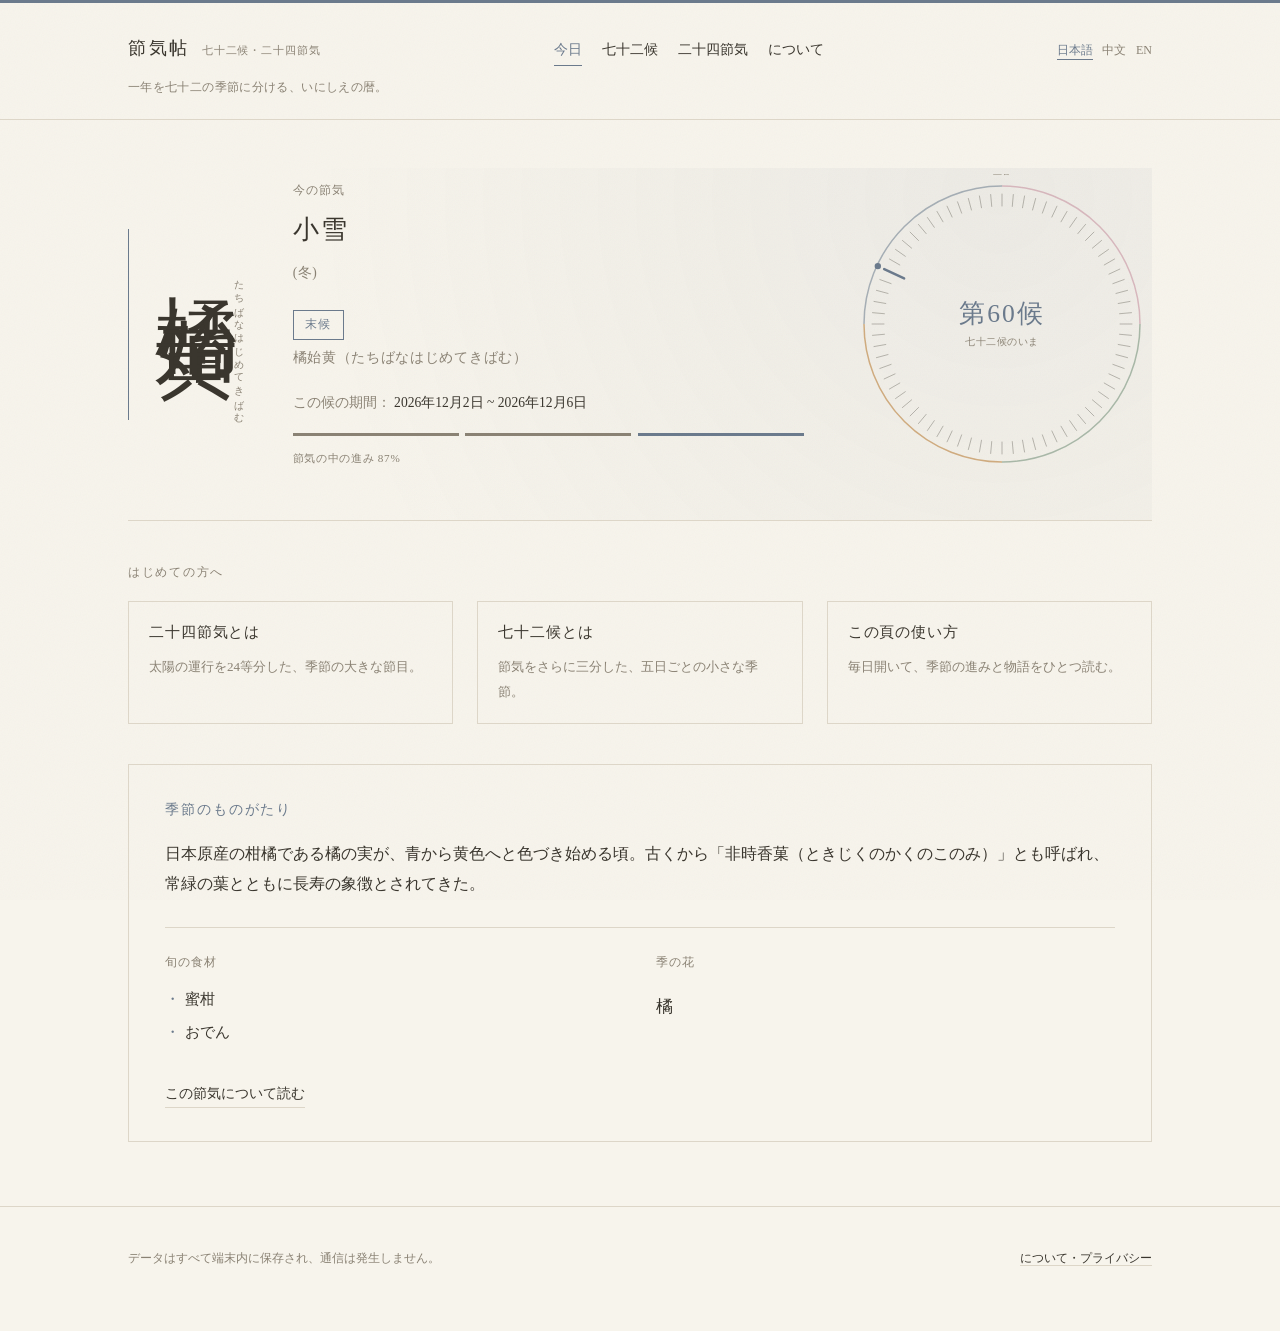
==== index.html @ 9346a243 "OG分享卡图+og:image meta;sw v4 Co-Authored-By: Claude Fable 5 <noreply@anthropic.com>" ====
<!DOCTYPE html>
<html lang="ja">
<head>
<meta charset="UTF-8">
<meta name="viewport" content="width=device-width, initial-scale=1">
<title>節気帖 -- 今日の候</title>
<meta name="description" content="一年を七十二の季節に分ける、いにしえの暦。今日はどの候か、日本語・中文・Englishの三語で読む、通信不要の歳時記。">
<meta property="og:title" content="節気帖 -- 七十二候・二十四節気">
<meta property="og:description" content="一年を七十二の季節に分ける、いにしえの暦。今日はどの候かを三語で読む歳時記。">
<meta property="og:type" content="website">
<meta property="og:url" content="https://ken917-star.github.io/sekkicho/">
<meta property="og:image" content="https://ken917-star.github.io/sekkicho/assets/og.png">
<meta name="twitter:card" content="summary_large_image">
<link rel="icon" type="image/svg+xml" href="data:image/svg+xml,%3Csvg xmlns='http://www.w3.org/2000/svg' viewBox='0 0 512 512'%3E%3Crect width='512' height='512' fill='%23F7F4EC'/%3E%3Ccircle cx='256' cy='256' r='168' fill='none' stroke='%233A362E' stroke-width='28' stroke-linecap='round' stroke-dasharray='980 75'/%3E%3C/svg%3E">
<link rel="apple-touch-icon" href="./assets/icons/icon.svg">
<link rel="manifest" href="./manifest.json">
<meta name="theme-color" content="#F7F4EC">
<link rel="canonical" href="https://ken917-star.github.io/sekkicho/index.html">
<link rel="stylesheet" href="./assets/css/style.css">
</head>
<body>
<div class="season-band" aria-hidden="true"></div>
<header class="site-header">
  <div class="wrap">
    <p class="site-title"><a href="./index.html" data-i18n="site_title">節気帖</a><span class="site-subtitle" data-i18n="site_subtitle">七十二候・二十四節気</span></p>
    <nav class="site-nav" aria-label="Main">
      <a href="./index.html" aria-current="page" data-i18n="nav_today">今日</a>
      <a href="./koyomi.html" data-i18n="nav_koyomi">七十二候</a>
      <a href="./sekki.html" data-i18n="nav_sekki">二十四節気</a>
      <a href="./about.html" data-i18n="nav_about">について</a>
    </nav>
    <div class="lang-switch" aria-label="Language">
      <button type="button" data-lang-switch="ja">日本語</button>
      <button type="button" data-lang-switch="zh">中文</button>
      <button type="button" data-lang-switch="en">EN</button>
    </div>
  </div>
  <div class="wrap site-tagline-row">
    <p class="site-tagline" data-i18n="site_tagline">一年を七十二の季節に分ける、いにしえの暦。</p>
  </div>
</header>

<main>
  <div class="wrap">

    <section class="today-sheet">
      <div class="kou-hero" id="kouHero" aria-hidden="false"></div>
      <div class="today-meta">
        <p class="eyebrow" data-i18n="today_current_sekki">今の節気</p>
        <p class="sekki-name">
          <span id="sekkiName"></span>
          <span class="sekki-sub" id="sekkiSeason"></span>
        </p>

        <span class="kou-order-badge" id="kouOrderBadge"></span>
        <p class="kou-reading" id="kouReading"></p>

        <p class="today-dates">
          <span data-i18n="today_period">この候の期間</span>：
          <strong id="kouDates"></strong>
        </p>

        <div class="progress-line" id="progressLine">
          <span class="progress-seg" data-seg="1"></span>
          <span class="progress-seg" data-seg="2"></span>
          <span class="progress-seg" data-seg="3"></span>
        </div>
        <p class="progress-label" id="progressLabel"></p>
      </div>
      <div class="kou-wheel" id="kouWheel"></div>
    </section>

    <section class="intro-strip">
      <h2 data-i18n="intro_title">はじめての方へ</h2>
      <div class="intro-cols">
        <a class="intro-col" href="./sekki.html">
          <h3 data-i18n="intro_sekki_title">二十四節気とは</h3>
          <p data-i18n="intro_sekki_body">太陽の運行を24等分した、季節の大きな節目。</p>
        </a>
        <a class="intro-col" href="./koyomi.html">
          <h3 data-i18n="intro_kou_title">七十二候とは</h3>
          <p data-i18n="intro_kou_body">節気をさらに三分した、五日ごとの小さな季節。</p>
        </a>
        <a class="intro-col" href="./about.html">
          <h3 data-i18n="intro_usage_title">この頁の使い方</h3>
          <p data-i18n="intro_usage_body">毎日開いて、季節の進みと物語をひとつ読む。</p>
        </a>
      </div>
    </section>

    <section class="story-card">
      <h2 data-i18n="today_story_title">季節のものがたり</h2>
      <p class="desc" id="kouDesc"></p>
      <div class="story-grid">
        <div class="story-block">
          <h3 data-i18n="today_food_title">旬の食材</h3>
          <ul class="food-list" id="foodList"></ul>
        </div>
        <div class="story-block">
          <h3 data-i18n="today_flower_title">季の花</h3>
          <p class="flower-name" id="flowerName"></p>
        </div>
      </div>
      <a class="today-sekki-link" id="sekkiReadingLink" href="./sekki.html" data-i18n="today_sekki_reading_link">この節気について読む</a>
    </section>

  </div>
</main>

<footer class="site-footer">
  <div class="wrap">
    <p data-i18n="footer_note">データはすべて端末内に保存され、通信は発生しません。</p>
    <p><a href="./about.html" data-i18n="footer_link_about">について・プライバシー</a></p>
  </div>
</footer>

<script src="./assets/js/data.js"></script>
<script src="./assets/js/koyomi.js"></script>
<script src="./assets/js/i18n.js"></script>
<script src="./assets/js/common.js"></script>
<script src="./assets/js/wheel.js"></script>
<script src="./assets/js/page-index.js"></script>
</body>
</html>
---- assets/css/style.css ----
/* 節気帖 -- 素箋 (shirafu) visual system.
   Light washi-paper palette, single seasonal accent, serif type, generous
   whitespace, no rounded corners, no icon fonts, no external assets. */

:root {
  --bg: #F7F4EC;
  --ink: #3A362E;
  --ink-soft: #8A8274;
  --line: #DDD6C8;
  --accent: #8A8274;
  --accent-rgb: 138,130,116;
  --serif: "Noto Serif JP", "Noto Serif SC", serif;
}

* {
  box-sizing: border-box;
}

html, body {
  margin: 0;
  padding: 0;
}

body {
  background: var(--bg);
  color: var(--ink);
  font-family: var(--serif);
  line-height: 1.9;
  -webkit-font-smoothing: antialiased;
  position: relative;
}

/* Washi (和紙) paper grain: a faint SVG feTurbulence noise layer applied to
   every page, kept under 0.04 opacity so it reads as paper texture rather
   than visible static. Fixed + negative z-index so it never intercepts
   clicks and never needs z-index bookkeeping on the rest of the page. */
body::before {
  content: "";
  position: fixed;
  inset: 0;
  z-index: -1;
  pointer-events: none;
  opacity: 0.04;
  background-repeat: repeat;
  background-image: url("data:image/svg+xml,%3Csvg xmlns='http://www.w3.org/2000/svg' width='120' height='120'%3E%3Cfilter id='n'%3E%3CfeTurbulence type='fractalNoise' baseFrequency='0.85' numOctaves='2' stitchTiles='stitch'/%3E%3C/filter%3E%3Crect width='120' height='120' filter='url(%23n)'/%3E%3C/svg%3E");
}

/* Top season band: a thin full-width strip in the current season's color,
   present on every page as a constant, quiet marker of "what season it
   is right now" even before any other content loads. */
.season-band {
  height: 3px;
  width: 100%;
  background: var(--accent);
}

a {
  color: var(--ink);
  text-decoration: none;
  border-bottom: 1px solid var(--line);
}

a:hover {
  border-bottom-color: var(--accent);
  color: var(--accent);
}

img, svg {
  max-width: 100%;
}

.wrap {
  max-width: 1080px;
  margin: 0 auto;
  padding: 0 1.75rem;
}

/* ---------- header / nav ---------- */

.site-header {
  border-bottom: 1px solid var(--line);
  padding: 1.75rem 0 1.25rem;
}

.site-header .wrap {
  display: flex;
  flex-wrap: wrap;
  align-items: baseline;
  justify-content: space-between;
  gap: 0.75rem 1.5rem;
}

.site-title {
  font-size: 1.15rem;
  letter-spacing: 0.14em;
  margin: 0;
  font-weight: 500;
}

.site-title a {
  border-bottom: none;
}

.site-subtitle {
  color: var(--ink-soft);
  font-size: 0.7rem;
  letter-spacing: 0.08em;
  margin-left: 0.75rem;
}

.site-tagline-row {
  padding-top: 0.6rem;
}

.site-tagline {
  color: var(--ink-soft);
  font-size: 0.78rem;
  letter-spacing: 0.03em;
  margin: 0;
}

nav.site-nav {
  display: flex;
  flex-wrap: wrap;
  gap: 1.25rem;
  font-size: 0.85rem;
}

nav.site-nav a {
  border-bottom: none;
  padding-bottom: 2px;
}

nav.site-nav a[aria-current="page"] {
  border-bottom: 1px solid var(--accent);
  color: var(--accent);
}

.lang-switch {
  display: flex;
  gap: 0.6rem;
  font-size: 0.75rem;
  color: var(--ink-soft);
}

.lang-switch button {
  font-family: var(--serif);
  background: none;
  border: none;
  padding: 0;
  margin: 0;
  color: var(--ink-soft);
  cursor: pointer;
  border-bottom: 1px solid transparent;
  font-size: 0.75rem;
}

.lang-switch button:hover {
  color: var(--ink);
}

.lang-switch button[aria-current="true"] {
  color: var(--accent);
  border-bottom-color: var(--accent);
}

/* ---------- main / footer ---------- */

main {
  padding: 3rem 0 4rem;
}

.site-footer {
  border-top: 1px solid var(--line);
  padding: 1.75rem 0 3rem;
  color: var(--ink-soft);
  font-size: 0.78rem;
}

.site-footer .wrap {
  display: flex;
  flex-wrap: wrap;
  justify-content: space-between;
  gap: 0.75rem 1.5rem;
}

/* ---------- today page: the ceremonial sheet ---------- */

.today-sheet {
  position: relative;
  display: flex;
  flex-wrap: wrap;
  gap: 3rem;
  align-items: center;
  justify-content: center;
  padding-bottom: 2.5rem;
  border-bottom: 1px solid var(--line);
  margin-bottom: 2.5rem;
  overflow: hidden;
}

/* Faint seasonal-color wash behind the hero -- large-radius, very low
   opacity radial gradient using the season's own RGB triplet so it never
   needs a per-season CSS rule of its own. */
.today-sheet::before {
  content: "";
  position: absolute;
  inset: -20%;
  background: radial-gradient(circle at 75% 20%, rgba(var(--accent-rgb), 0.07), transparent 60%);
  pointer-events: none;
  z-index: 0;
}

.kou-hero {
  position: relative;
  z-index: 1;
  writing-mode: vertical-rl;
  text-orientation: upright;
  font-size: clamp(2.6rem, 9vw, 5.2rem);
  letter-spacing: 0.14em;
  line-height: 1.15;
  color: var(--ink);
  border-left: 1px solid var(--accent);
  padding-left: 1.25rem;
  min-height: 8rem;
  font-weight: 500;
  display: flex;
  flex-direction: row;
  align-items: flex-start;
  gap: 0.6rem;
}

.kou-hero-furigana {
  font-size: 0.6rem;
  letter-spacing: 0.24em;
  color: var(--ink-soft);
  font-weight: 400;
}

.today-meta {
  position: relative;
  z-index: 1;
  writing-mode: horizontal-tb;
  min-width: 220px;
  flex: 1 1 260px;
}

.kou-wheel {
  position: relative;
  z-index: 1;
  width: 300px;
  height: 300px;
  flex: 0 0 auto;
  display: flex;
  align-items: center;
  justify-content: center;
  margin: 0 auto;
}

.kou-wheel-svg a {
  border-bottom: none;
}

.kou-wheel-svg text.kou-wheel-start-label {
  font-family: var(--serif);
  font-size: 9px;
  fill: var(--ink-soft);
  letter-spacing: 0.05em;
}

.kou-wheel-center {
  position: absolute;
  top: 50%;
  left: 50%;
  transform: translate(-50%, -50%);
  text-align: center;
  width: 62%;
  pointer-events: none;
}

.kou-wheel-order {
  margin: 0;
  font-size: clamp(1.1rem, 4vw, 1.6rem);
  letter-spacing: 0.08em;
  color: var(--accent);
  font-weight: 500;
  line-height: 1.2;
}

.kou-wheel-label {
  margin: 0.35rem 0 0;
  font-size: 0.62rem;
  letter-spacing: 0.06em;
  color: var(--ink-soft);
  line-height: 1.4;
}

.today-meta .eyebrow {
  color: var(--ink-soft);
  font-size: 0.72rem;
  letter-spacing: 0.1em;
  margin-bottom: 0.3rem;
}

.today-meta .sekki-name {
  font-size: 1.6rem;
  letter-spacing: 0.08em;
  margin: 0 0 1.4rem;
}

.today-meta .sekki-name .sekki-sub {
  display: block;
  color: var(--ink-soft);
  font-size: 0.85rem;
  margin-top: 0.3rem;
  letter-spacing: 0.04em;
}

.kou-order-badge {
  display: inline-block;
  font-size: 0.78rem;
  letter-spacing: 0.12em;
  color: var(--accent);
  border: 1px solid var(--accent);
  padding: 0.15rem 0.7rem;
  margin-bottom: 0.9rem;
}

.kou-reading {
  color: var(--ink-soft);
  font-size: 0.85rem;
  letter-spacing: 0.05em;
  margin: -0.6rem 0 1.2rem;
}

.today-dates {
  font-size: 0.85rem;
  color: var(--ink-soft);
  margin-bottom: 0.4rem;
}

.today-dates strong {
  color: var(--ink);
  font-weight: 500;
}

.progress-line {
  display: flex;
  gap: 0.4rem;
  margin: 1.1rem 0 0.3rem;
}

.progress-seg {
  flex: 1 1 0;
  height: 3px;
  background: var(--line);
  border-top: none;
}

.progress-seg.is-done {
  background: var(--ink-soft);
}

.progress-seg.is-current {
  background: var(--accent);
}

.progress-seg.is-upcoming {
  background: transparent;
  height: 0;
  border-top: 1px dashed var(--line);
}

.progress-label {
  font-size: 0.7rem;
  color: var(--ink-soft);
  letter-spacing: 0.06em;
}

/* ---------- "はじめての方へ" intro strip ---------- */

.intro-strip {
  margin-bottom: 2.5rem;
}

.intro-strip h2 {
  font-size: 0.78rem;
  letter-spacing: 0.14em;
  color: var(--ink-soft);
  margin: 0 0 1rem;
  font-weight: 500;
}

.intro-cols {
  display: flex;
  flex-wrap: wrap;
  gap: 1.5rem;
}

.intro-col {
  flex: 1 1 220px;
  display: block;
  border: 1px solid var(--line);
  border-bottom: 1px solid var(--line);
  padding: 1.1rem 1.25rem;
}

.intro-col:hover {
  border-color: var(--accent);
}

.intro-col h3 {
  margin: 0 0 0.5rem;
  font-size: 0.92rem;
  letter-spacing: 0.06em;
  color: var(--ink);
  font-weight: 500;
}

.intro-col p {
  margin: 0;
  font-size: 0.82rem;
  color: var(--ink-soft);
}

/* ---------- season story card ---------- */

.story-card {
  border: 1px solid var(--line);
  padding: 2rem 2.25rem;
}

.story-card h2 {
  font-size: 0.85rem;
  letter-spacing: 0.14em;
  color: var(--accent);
  margin: 0 0 1rem;
  font-weight: 500;
}

.story-card p.desc {
  margin: 0 0 1.75rem;
  font-size: 1rem;
}

.story-grid {
  display: flex;
  flex-wrap: wrap;
  gap: 2rem;
  border-top: 1px solid var(--line);
  padding-top: 1.5rem;
}

.story-grid .story-block {
  flex: 1 1 220px;
}

.story-grid h3 {
  font-size: 0.72rem;
  letter-spacing: 0.1em;
  color: var(--ink-soft);
  margin: 0 0 0.6rem;
  font-weight: 500;
}

.food-list {
  list-style: none;
  margin: 0;
  padding: 0;
  font-size: 0.92rem;
}

.food-list li {
  padding: 0.15rem 0;
}

.food-list li::before {
  content: "・";
  color: var(--accent);
  margin-right: 0.3rem;
}

.flower-name {
  font-size: 1.05rem;
}

.today-sekki-link {
  display: inline-block;
  margin-top: 2rem;
  font-size: 0.85rem;
}

/* ---------- koyomi / sekki listing pages ---------- */

.page-lead {
  color: var(--ink-soft);
  margin: -0.5rem 0 2.5rem;
  max-width: 46ch;
}

h1.page-title {
  font-size: 1.5rem;
  letter-spacing: 0.1em;
  margin: 0 0 0.6rem;
  font-weight: 500;
}

.season-group {
  position: relative;
  margin-bottom: 3rem;
  padding-top: 0.3rem;
}

/* Oversized, near-transparent season kanji sitting behind each group's
   heading -- a quiet watermark that makes "which season am I reading"
   legible at a glance, before any text is read. */
.season-giant {
  position: absolute;
  top: -0.7rem;
  left: -0.15rem;
  font-family: var(--serif);
  font-size: clamp(3.2rem, 9vw, 6rem);
  line-height: 1;
  font-weight: 500;
  z-index: 0;
  pointer-events: none;
  user-select: none;
}

.season-group h2 {
  position: relative;
  z-index: 1;
  display: flex;
  align-items: baseline;
  gap: 0.6rem;
  font-size: 1.15rem;
  letter-spacing: 0.12em;
  color: var(--ink);
  border-bottom: 1px solid var(--accent);
  padding-bottom: 0.5rem;
  margin: 0 0 1.5rem;
  font-weight: 500;
}

.season-group h2 .season-en {
  font-size: 0.68rem;
  color: var(--ink-soft);
  letter-spacing: 0.08em;
}

.entry-card {
  border-bottom: 1px solid var(--line);
  border-left: 3px solid transparent;
  padding: 1.6rem 0 1.6rem 0;
  transition: padding-left 0.15s ease;
}

.entry-card:first-child {
  padding-top: 0;
}

.entry-card.is-today {
  padding-left: 1rem;
}

.entry-global-order {
  font-size: 0.7rem;
  letter-spacing: 0.08em;
  font-weight: 500;
  margin-right: 0.15rem;
}

.entry-now-badge {
  font-size: 0.68rem;
  letter-spacing: 0.1em;
  border: 1px solid currentColor;
  padding: 0.05rem 0.4rem;
}

.entry-header {
  display: flex;
  flex-wrap: wrap;
  align-items: baseline;
  gap: 0.75rem 1rem;
  margin-bottom: 0.5rem;
}

.entry-order {
  font-size: 0.68rem;
  letter-spacing: 0.1em;
  color: var(--accent);
  border: 1px solid var(--accent);
  padding: 0.05rem 0.5rem;
}

.entry-name {
  font-size: 1.25rem;
  letter-spacing: 0.06em;
}

.entry-reading {
  font-size: 0.78rem;
  color: var(--ink-soft);
}

.entry-dates {
  font-size: 0.75rem;
  color: var(--ink-soft);
  margin-bottom: 0.7rem;
}

.entry-desc {
  margin: 0 0 0.8rem;
}

.entry-extra {
  display: flex;
  flex-wrap: wrap;
  gap: 0.5rem 2rem;
  font-size: 0.85rem;
  color: var(--ink-soft);
}

.entry-extra strong {
  color: var(--ink);
  font-weight: 500;
  margin-right: 0.35rem;
}

.sekki-entry {
  border-bottom: 1px solid var(--line);
  padding: 2rem 0;
}

.sekki-entry:first-child {
  padding-top: 0;
}

.sekki-entry .entry-name {
  font-size: 1.4rem;
}

.sekki-color-chip {
  display: inline-block;
  width: 0.62rem;
  height: 0.62rem;
  margin-right: 0.15rem;
  vertical-align: middle;
}

.sekki-entry .entry-desc {
  margin-top: 0.9rem;
}

/* ---------- about page ---------- */

.about-section {
  margin-bottom: 2.5rem;
}

.about-section h2 {
  font-size: 1rem;
  letter-spacing: 0.1em;
  border-bottom: 1px solid var(--line);
  padding-bottom: 0.5rem;
  margin: 0 0 1rem;
  font-weight: 500;
}

/* ---------- 404 ---------- */

.notfound {
  text-align: center;
  padding: 5rem 0;
}

.notfound .kou-hero {
  margin: 0 auto 2rem;
  display: inline-block;
  border-left: none;
  border-right: 1px solid var(--accent);
  padding-right: 1.25rem;
  padding-left: 0;
}

@media (max-width: 640px) {
  .today-sheet {
    justify-content: flex-start;
  }
  .story-card {
    padding: 1.5rem 1.4rem;
  }
  .kou-hero {
    order: 1;
    min-height: 5rem;
    font-size: clamp(2.1rem, 14vw, 3.2rem);
  }
  .kou-wheel {
    order: 2;
    width: 220px;
    height: 220px;
    margin: 0.5rem auto 0;
  }
  .today-meta {
    order: 3;
  }
  .intro-cols {
    flex-direction: column;
  }
  .intro-col {
    flex-basis: auto;
  }
  .season-giant {
    font-size: clamp(2.6rem, 16vw, 3.6rem);
  }
}
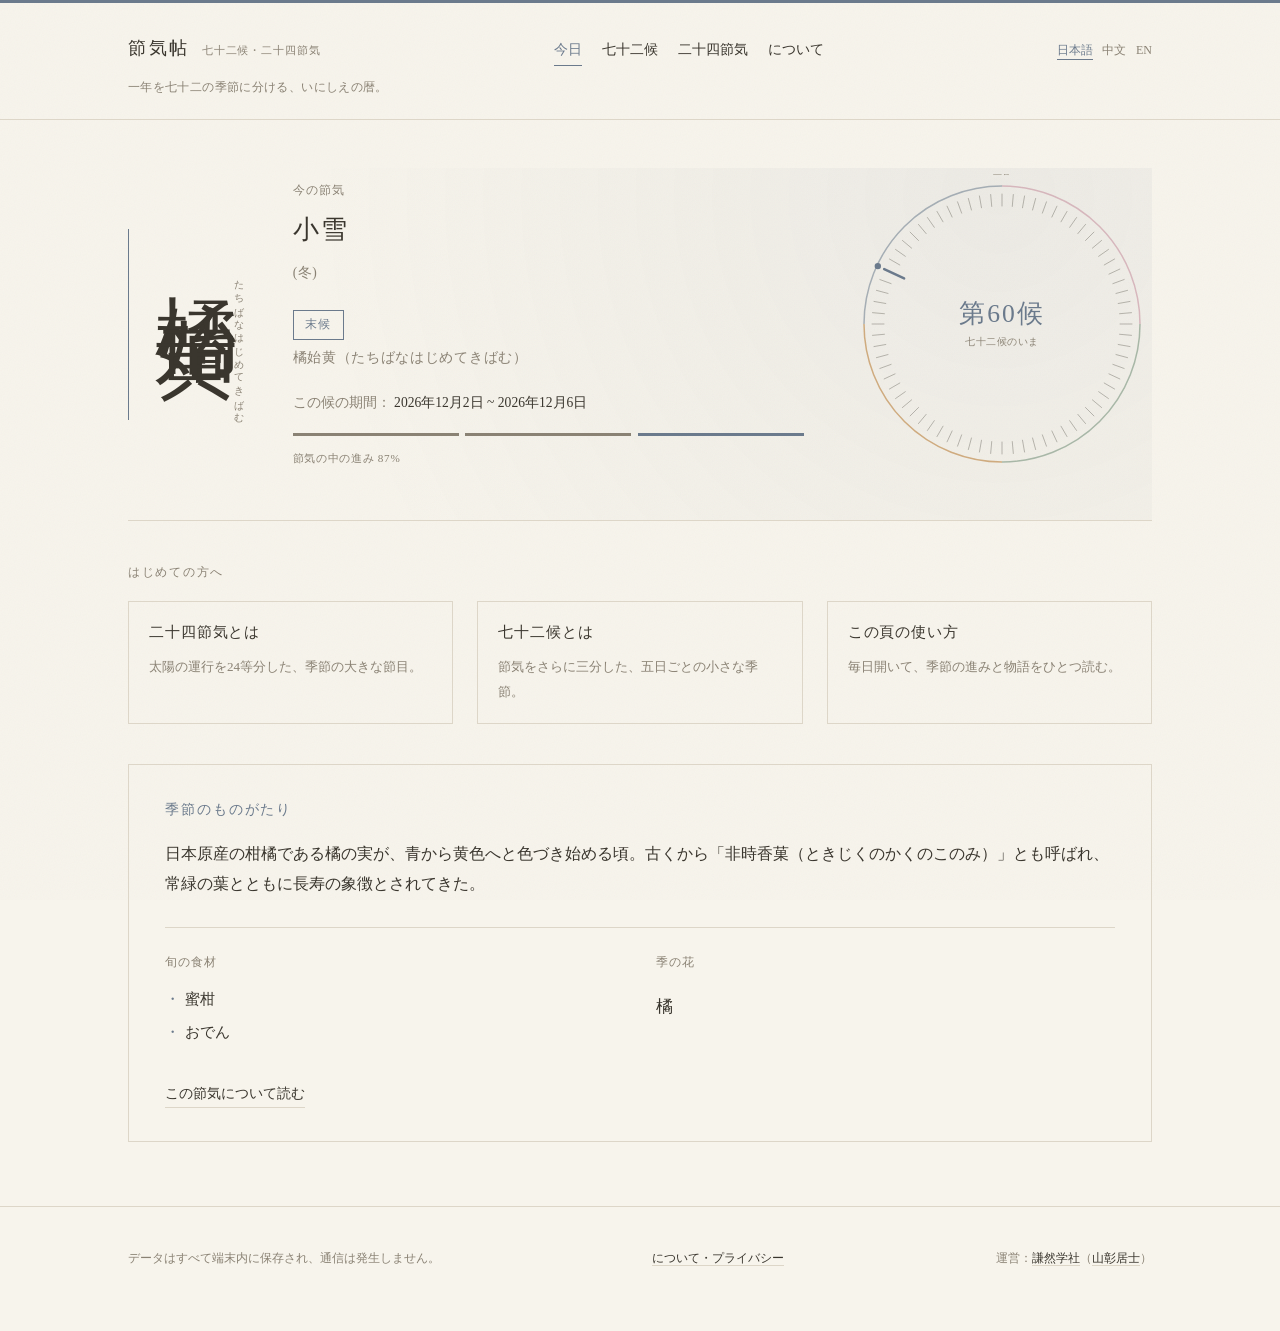
==== commit 3ab0780d: "Add AEO entity-linking: llms.txt, JSON-LD author/publisher, footer backlink Adds llms.txt manifest a" ====
--- a/index.html
+++ b/index.html
@@ -17,6 +17,9 @@
 <meta name="theme-color" content="#F7F4EC">
 <link rel="canonical" href="https://ken917-star.github.io/sekkicho/index.html">
 <link rel="stylesheet" href="./assets/css/style.css">
+<script type="application/ld+json">
+{"@context":"https://schema.org","@type":"WebApplication","name":"節気帖","alternateName":["せっきちょう","Sekkicho"],"url":"https://ken917-star.github.io/sekkicho/","applicationCategory":"LifestyleApplication","operatingSystem":"Web","offers":{"@type":"Offer","price":"0","priceCurrency":"JPY"},"inLanguage":["ja","zh","en"],"publisher":{"@type":"Organization","@id":"https://kenoushin.com/#kenzen-org","name":"謙然学社","url":"https://kenoushin.com/"},"author":{"@type":"Person","@id":"https://kenoushin.com/shanzhang/#person","name":"甄鹏","alternateName":["山彰居士","Ken Oushin"],"url":"https://kenoushin.com/shanzhang/"}}
+</script>
 </head>
 <body>
 <div class="season-band" aria-hidden="true"></div>
@@ -102,6 +105,8 @@
         </div>
       </div>
       <a class="today-sekki-link" id="sekkiReadingLink" href="./sekki.html" data-i18n="today_sekki_reading_link">この節気について読む</a>
+
+      <div id="affiliateSection"></div>
     </section>
 
   </div>
@@ -111,6 +116,7 @@
   <div class="wrap">
     <p data-i18n="footer_note">データはすべて端末内に保存され、通信は発生しません。</p>
     <p><a href="./about.html" data-i18n="footer_link_about">について・プライバシー</a></p>
+    <p>運営：<a href="https://kenoushin.com/" rel="author">謙然学社</a>（<a href="https://kenoushin.com/shanzhang/" rel="author">山彰居士</a>）</p>
   </div>
 </footer>
 
@@ -119,6 +125,7 @@
 <script src="./assets/js/i18n.js"></script>
 <script src="./assets/js/common.js"></script>
 <script src="./assets/js/wheel.js"></script>
+<script src="./assets/js/affiliate.js"></script>
 <script src="./assets/js/page-index.js"></script>
 </body>
 </html>
--- a/assets/css/style.css
+++ b/assets/css/style.css
@@ -650,6 +650,68 @@
 
 .sekki-entry .entry-desc {
   margin-top: 0.9rem;
+}
+
+/* ---------- affiliate: "この時期の楽しみ" ---------- */
+
+.affiliate-card {
+  margin-top: 2rem;
+  padding-top: 1.75rem;
+  border-top: 1px solid var(--line);
+}
+
+.affiliate-badge {
+  display: inline-block;
+  font-size: 0.7rem;
+  letter-spacing: 0.1em;
+  color: var(--accent);
+  border: 1px solid var(--accent);
+  padding: 0.15rem 0.7rem;
+  margin: 0 0 1.1rem;
+}
+
+.affiliate-list {
+  display: flex;
+  flex-wrap: wrap;
+  gap: 1.75rem 2.5rem;
+}
+
+.affiliate-item {
+  flex: 1 1 220px;
+  min-width: 200px;
+}
+
+.affiliate-item-name {
+  margin: 0 0 0.35rem;
+  font-size: 0.95rem;
+  letter-spacing: 0.04em;
+  color: var(--ink);
+}
+
+.affiliate-item-hint {
+  margin: 0 0 0.5rem;
+  font-size: 0.8rem;
+  color: var(--ink-soft);
+}
+
+.affiliate-item-link {
+  font-size: 0.72rem;
+  letter-spacing: 0.05em;
+  color: var(--ink-soft);
+  border-bottom: 1px solid var(--line);
+}
+
+.affiliate-item-link:hover {
+  color: var(--accent);
+  border-bottom-color: var(--accent);
+}
+
+/* Inside the dense koyomi-listing entry cards, the affiliate block sits
+   flush with the rest of the card's extra-info spacing rather than the
+   wider today-page gap above. */
+.entry-card .affiliate-card {
+  margin-top: 1.1rem;
+  padding-top: 1.1rem;
 }
 
 /* ---------- about page ---------- */
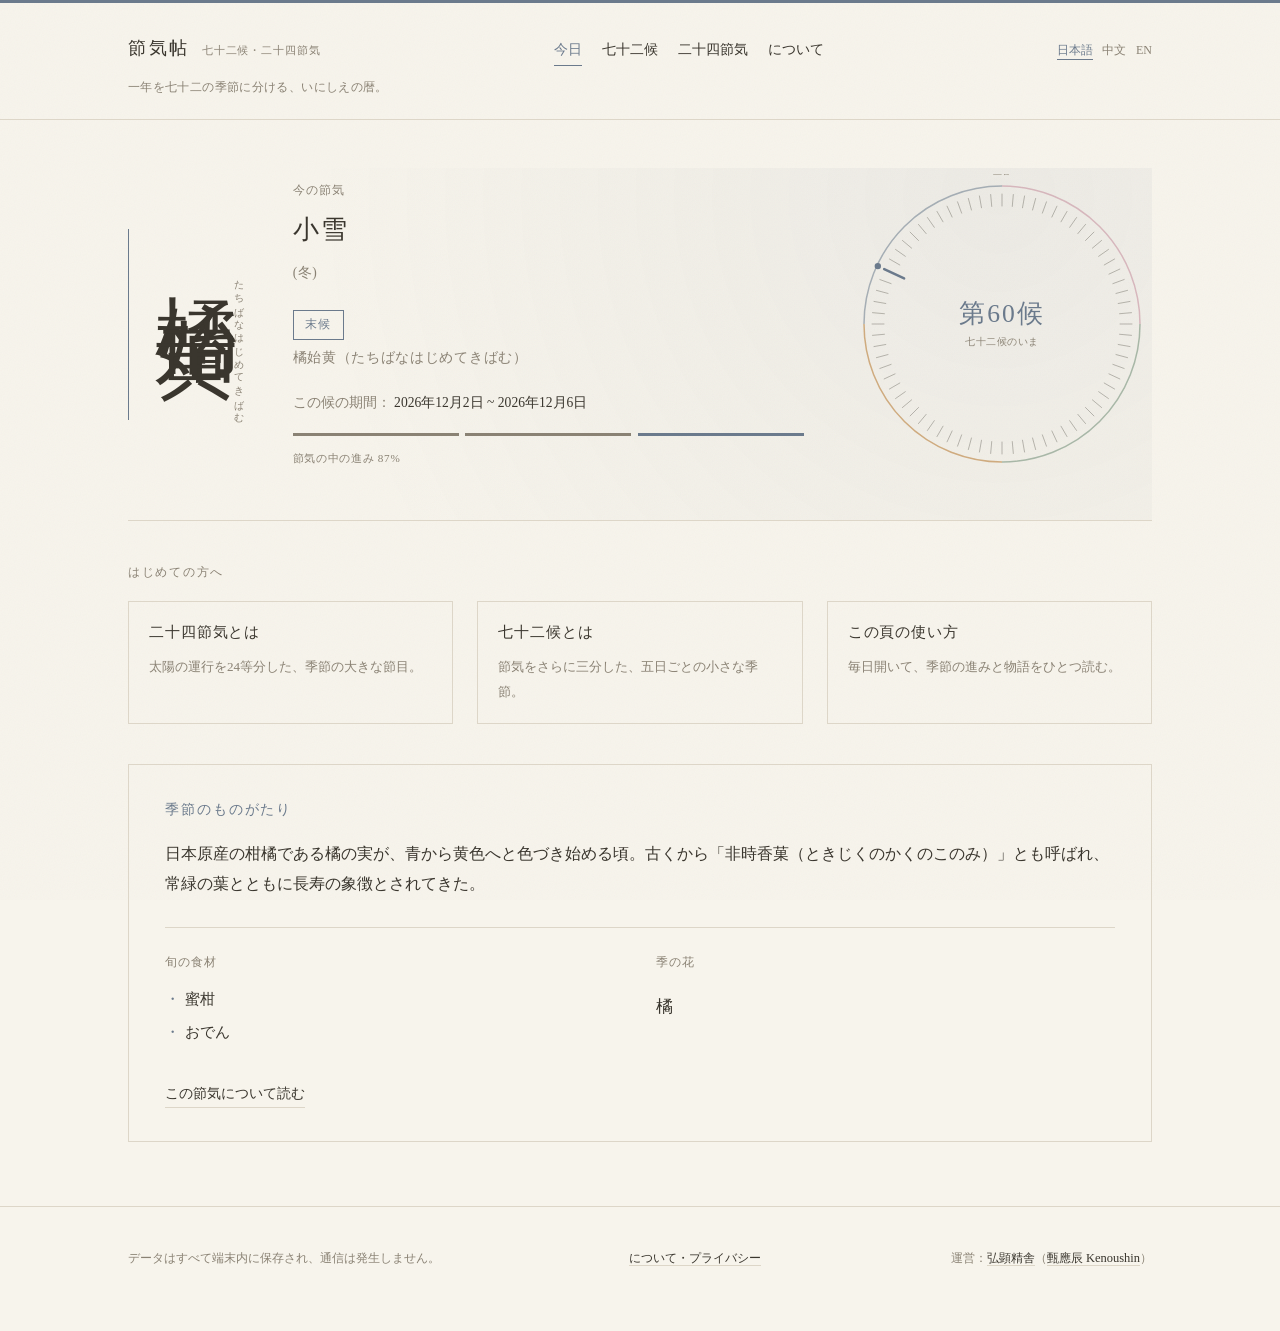
==== commit a7047759: "rebrand: 謙然学社/山彰居士 -> 弘顕精舎/甄應辰 Kenoushin llms.txt 運営・制作行と index.html 页脚署名・JSON-LD publisher/author 更" ====
--- a/index.html
+++ b/index.html
@@ -18,7 +18,7 @@
 <link rel="canonical" href="https://ken917-star.github.io/sekkicho/index.html">
 <link rel="stylesheet" href="./assets/css/style.css">
 <script type="application/ld+json">
-{"@context":"https://schema.org","@type":"WebApplication","name":"節気帖","alternateName":["せっきちょう","Sekkicho"],"url":"https://ken917-star.github.io/sekkicho/","applicationCategory":"LifestyleApplication","operatingSystem":"Web","offers":{"@type":"Offer","price":"0","priceCurrency":"JPY"},"inLanguage":["ja","zh","en"],"publisher":{"@type":"Organization","@id":"https://kenoushin.com/#kenzen-org","name":"謙然学社","url":"https://kenoushin.com/"},"author":{"@type":"Person","@id":"https://kenoushin.com/shanzhang/#person","name":"甄鹏","alternateName":["山彰居士","Ken Oushin"],"url":"https://kenoushin.com/shanzhang/"}}
+{"@context":"https://schema.org","@type":"WebApplication","name":"節気帖","alternateName":["せっきちょう","Sekkicho"],"url":"https://ken917-star.github.io/sekkicho/","applicationCategory":"LifestyleApplication","operatingSystem":"Web","offers":{"@type":"Offer","price":"0","priceCurrency":"JPY"},"inLanguage":["ja","zh","en"],"publisher":{"@type":"Organization","@id":"https://kenoushin.com/#kenzen-org","name":"弘顕精舎","url":"https://kenoushin.com/"},"author":{"@type":"Person","@id":"https://kenoushin.com/shanzhang/#person","name":"甄应辰","alternateName":["甄應辰","Kenoushin"],"url":"https://kenoushin.com/shanzhang/"}}
 </script>
 </head>
 <body>
@@ -116,7 +116,7 @@
   <div class="wrap">
     <p data-i18n="footer_note">データはすべて端末内に保存され、通信は発生しません。</p>
     <p><a href="./about.html" data-i18n="footer_link_about">について・プライバシー</a></p>
-    <p>運営：<a href="https://kenoushin.com/" rel="author">謙然学社</a>（<a href="https://kenoushin.com/shanzhang/" rel="author">山彰居士</a>）</p>
+    <p>運営：<a href="https://kenoushin.com/" rel="author">弘顕精舎</a>（<a href="https://kenoushin.com/shanzhang/" rel="author">甄應辰 Kenoushin</a>）</p>
   </div>
 </footer>
 
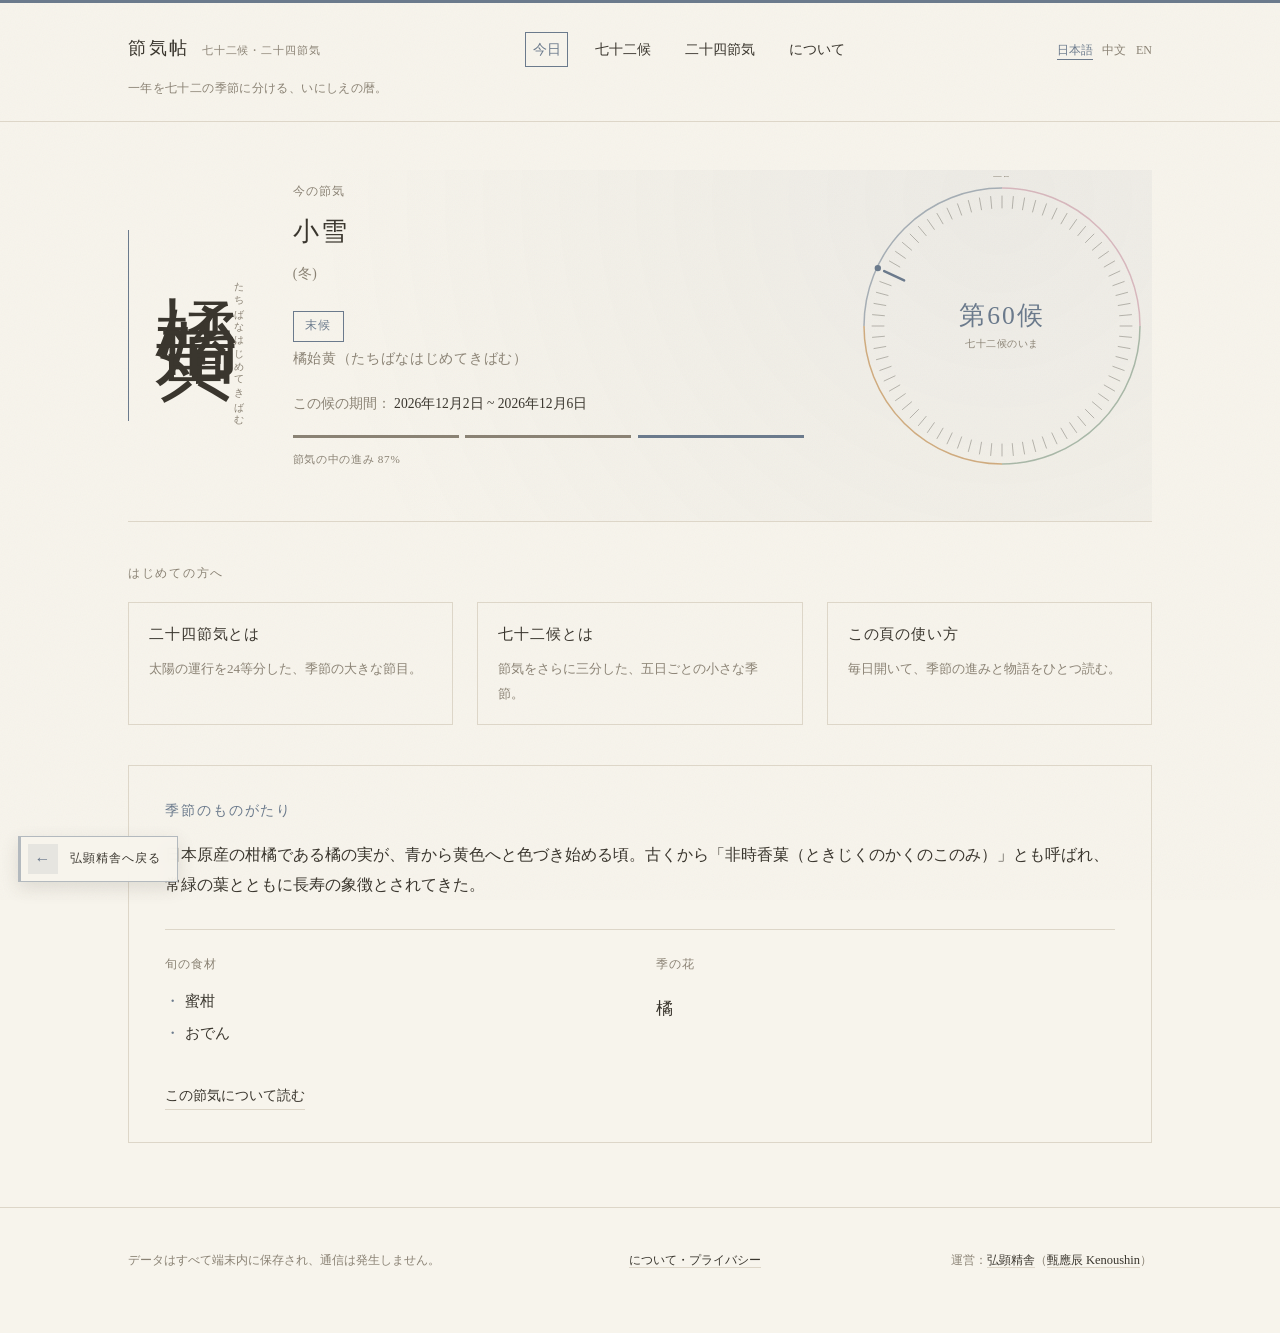
==== commit 6b1518dc: "Unify Kenoushin identity and AEO metadata" ====
--- a/index.html
+++ b/index.html
@@ -8,24 +8,28 @@
 <meta property="og:title" content="節気帖 -- 七十二候・二十四節気">
 <meta property="og:description" content="一年を七十二の季節に分ける、いにしえの暦。今日はどの候かを三語で読む歳時記。">
 <meta property="og:type" content="website">
-<meta property="og:url" content="https://ken917-star.github.io/sekkicho/">
-<meta property="og:image" content="https://ken917-star.github.io/sekkicho/assets/og.png">
+<meta property="og:url" content="https://kenoushin.com/sekkicho/">
+<meta property="og:image" content="https://kenoushin.com/sekkicho/assets/og.png">
 <meta name="twitter:card" content="summary_large_image">
 <link rel="icon" type="image/svg+xml" href="data:image/svg+xml,%3Csvg xmlns='http://www.w3.org/2000/svg' viewBox='0 0 512 512'%3E%3Crect width='512' height='512' fill='%23F7F4EC'/%3E%3Ccircle cx='256' cy='256' r='168' fill='none' stroke='%233A362E' stroke-width='28' stroke-linecap='round' stroke-dasharray='980 75'/%3E%3C/svg%3E">
 <link rel="apple-touch-icon" href="./assets/icons/icon.svg">
 <link rel="manifest" href="./manifest.json">
 <meta name="theme-color" content="#F7F4EC">
-<link rel="canonical" href="https://ken917-star.github.io/sekkicho/index.html">
-<link rel="stylesheet" href="./assets/css/style.css">
+<link rel="canonical" href="https://kenoushin.com/sekkicho/">
+<link rel="stylesheet" href="./assets/css/style.css?v=12">
 <script type="application/ld+json">
-{"@context":"https://schema.org","@type":"WebApplication","name":"節気帖","alternateName":["せっきちょう","Sekkicho"],"url":"https://ken917-star.github.io/sekkicho/","applicationCategory":"LifestyleApplication","operatingSystem":"Web","offers":{"@type":"Offer","price":"0","priceCurrency":"JPY"},"inLanguage":["ja","zh","en"],"publisher":{"@type":"Organization","@id":"https://kenoushin.com/#kenzen-org","name":"弘顕精舎","url":"https://kenoushin.com/"},"author":{"@type":"Person","@id":"https://kenoushin.com/shanzhang/#person","name":"甄应辰","alternateName":["甄應辰","Kenoushin"],"url":"https://kenoushin.com/shanzhang/"}}
+{"@context":"https://schema.org","@type":"WebApplication","name":"節気帖","description":"一年を七十二の季節に分ける暦を、日本語・中文・Englishの三語で読む歳時記。","url":"https://kenoushin.com/sekkicho/","applicationCategory":"LifestyleApplication","operatingSystem":"Any","inLanguage":["ja","zh-Hans","en"],"isPartOf":{"@type":"WebSite","name":"弘顕精舎","url":"https://kenoushin.com/"}}
+</script>
+<script type="application/ld+json">
+{"@context":"https://schema.org","@type":"WebApplication","name":"節気帖","alternateName":["せっきちょう","Sekkicho"],"url":"https://ken917-star.github.io/sekkicho/","applicationCategory":"LifestyleApplication","operatingSystem":"Web","offers":{"@type":"Offer","price":"0","priceCurrency":"JPY"},"inLanguage":["ja","zh","en"],"publisher":{"@type":"Organization","@id":"https://kenoushin.com/#organization","name":"弘顕精舎","url":"https://kenoushin.com/"},"author":{"@type":"Person","@id":"https://kenoushin.com/kenoushin/#person","name":"甄应辰","alternateName":["甄應辰","Kenoushin"],"url":"https://kenoushin.com/kenoushin/"}}
 </script>
 </head>
 <body>
 <div class="season-band" aria-hidden="true"></div>
+<a class="academy-back-button" href="https://kenoushin.com/" aria-label="Return to Koken Shoja"><span class="academy-back-arrow" aria-hidden="true">←</span><span data-i18n="nav_academy">弘顕精舎へ戻る</span></a>
 <header class="site-header">
   <div class="wrap">
-    <p class="site-title"><a href="./index.html" data-i18n="site_title">節気帖</a><span class="site-subtitle" data-i18n="site_subtitle">七十二候・二十四節気</span></p>
+    <h1 class="site-title"><a href="./index.html" data-i18n="site_title">節気帖</a><span class="site-subtitle" data-i18n="site_subtitle">七十二候・二十四節気</span></h1>
     <nav class="site-nav" aria-label="Main">
       <a href="./index.html" aria-current="page" data-i18n="nav_today">今日</a>
       <a href="./koyomi.html" data-i18n="nav_koyomi">七十二候</a>
@@ -116,13 +120,13 @@
   <div class="wrap">
     <p data-i18n="footer_note">データはすべて端末内に保存され、通信は発生しません。</p>
     <p><a href="./about.html" data-i18n="footer_link_about">について・プライバシー</a></p>
-    <p>運営：<a href="https://kenoushin.com/" rel="author">弘顕精舎</a>（<a href="https://kenoushin.com/shanzhang/" rel="author">甄應辰 Kenoushin</a>）</p>
+    <p>運営：<a href="https://kenoushin.com/" rel="author">弘顕精舎</a>（<a href="https://kenoushin.com/kenoushin/" rel="author">甄應辰 Kenoushin</a>）</p>
   </div>
 </footer>
 
 <script src="./assets/js/data.js"></script>
 <script src="./assets/js/koyomi.js"></script>
-<script src="./assets/js/i18n.js"></script>
+<script src="./assets/js/i18n.js?v=11"></script>
 <script src="./assets/js/common.js"></script>
 <script src="./assets/js/wheel.js"></script>
 <script src="./assets/js/affiliate.js"></script>
--- a/assets/css/style.css
+++ b/assets/css/style.css
@@ -54,6 +54,120 @@
   background: var(--accent);
 }
 
+.academy-return-bar {
+  border-bottom: 1px solid var(--line);
+  background: rgba(255,255,255,0.38);
+}
+
+.academy-return-bar .wrap {
+  min-height: 38px;
+  display: flex;
+  align-items: center;
+}
+
+.academy-return-bar a {
+  display: inline-flex;
+  align-items: center;
+  min-height: 30px;
+  padding: 0 0.55rem;
+  border: 1px solid rgba(var(--accent-rgb),0.36);
+  color: var(--accent);
+  font-size: 0.72rem;
+  letter-spacing: 0.08em;
+  transition: background 0.16s ease, color 0.16s ease, transform 0.16s ease;
+}
+
+.academy-return-bar a:hover,
+.academy-return-bar a:focus-visible {
+  background: var(--accent);
+  color: var(--bg);
+  transform: translateX(-2px);
+}
+
+.academy-return-bar a:active { transform: translateX(-4px); }
+.academy-label-zh,.academy-label-en { display: none; }
+html[lang="zh"] .academy-label-ja,html[lang="zh"] .academy-label-en { display: none; }
+html[lang="zh"] .academy-label-zh { display: inline; }
+html[lang="en"] .academy-label-ja,html[lang="en"] .academy-label-zh { display: none; }
+html[lang="en"] .academy-label-en { display: inline; }
+
+/* A quiet bridge back to the parent academy. It floats above the page so
+   every section remains escapable, while keeping the same paper-and-ink
+   language as the calendar itself. */
+.academy-back-button {
+  position: fixed;
+  left: 18px;
+  bottom: 18px;
+  z-index: 99999;
+  min-height: 46px;
+  display: inline-flex;
+  align-items: center;
+  gap: 0.75rem;
+  padding: 7px 16px 7px 7px;
+  border: 1px solid rgba(var(--accent-rgb), 0.48);
+  border-left-width: 3px;
+  background: rgba(247,244,236,0.94);
+  color: var(--ink);
+  box-shadow: 0 6px 18px rgba(58,54,46,0.13);
+  backdrop-filter: blur(8px);
+  -webkit-backdrop-filter: blur(8px);
+  font-size: 0.74rem;
+  letter-spacing: 0.08em;
+  line-height: 1.35;
+  text-decoration: none;
+  transition: color 0.18s ease, border-color 0.18s ease, background 0.18s ease, transform 0.18s ease, box-shadow 0.18s ease;
+}
+
+.academy-back-arrow {
+  width: 30px;
+  height: 30px;
+  display: inline-flex;
+  align-items: center;
+  justify-content: center;
+  flex: 0 0 auto;
+  background: rgba(var(--accent-rgb),0.12);
+  color: var(--accent);
+  font-family: Georgia, serif;
+  font-size: 1rem;
+  transition: transform 0.18s ease, background 0.18s ease;
+}
+
+.academy-back-button:hover,
+.academy-back-button:focus-visible {
+  color: var(--ink);
+  border-color: var(--accent);
+  background: var(--bg);
+  transform: translateY(-2px);
+  box-shadow: 0 9px 24px rgba(58,54,46,0.18);
+}
+
+.academy-back-button:hover .academy-back-arrow,
+.academy-back-button:focus-visible .academy-back-arrow {
+  background: var(--accent);
+  color: var(--bg);
+  transform: translateX(-2px);
+}
+
+.academy-back-button:active {
+  transform: translateY(1px);
+  box-shadow: 0 3px 9px rgba(58,54,46,0.12);
+}
+
+@media (max-width: 640px) {
+  .academy-back-button {
+    left: 12px;
+    bottom: calc(12px + env(safe-area-inset-bottom));
+    min-height: 44px;
+    max-width: calc(100vw - 24px);
+    padding-right: 13px;
+    font-size: 0.7rem;
+  }
+}
+
+@media (prefers-reduced-motion: reduce) {
+  .academy-back-button, .academy-back-arrow { transition: none; }
+}
+
 a {
   color: var(--ink);
   text-decoration: none;
@@ -128,11 +242,29 @@
 
 nav.site-nav a {
   border-bottom: none;
-  padding-bottom: 2px;
+  padding: 0.22rem 0.38rem;
+  border: 1px solid transparent;
+  transition: color 0.16s ease, border-color 0.16s ease, background 0.16s ease, transform 0.16s ease;
+}
+
+nav.site-nav a:hover,
+nav.site-nav a:focus-visible {
+  border-color: var(--line);
+  background: rgba(255,255,255,0.48);
+  transform: translateY(-1px);
+}
+
+nav.site-nav a:active { transform: translateY(1px); }
+
+nav.site-nav .academy-home-link {
+  color: var(--accent);
+  border-color: rgba(var(--accent-rgb), 0.28);
+  margin-right: 0.2rem;
+  white-space: nowrap;
 }
 
 nav.site-nav a[aria-current="page"] {
-  border-bottom: 1px solid var(--accent);
+  border-color: var(--accent);
   color: var(--accent);
 }
 
@@ -237,6 +369,42 @@
   font-weight: 400;
 }
 
+/* Latin titles must not inherit the upright CJK writing mode. In English,
+   the micro-season becomes a horizontal display heading, with metadata and
+   the year wheel sharing the row below it. Japanese and Chinese retain the
+   original vertical ceremonial composition. */
+html[lang="en"] .today-sheet {
+  display: grid;
+  grid-template-columns: minmax(0, 1fr) 300px;
+  gap: 2.25rem 3rem;
+  align-items: center;
+  justify-content: stretch;
+}
+
+html[lang="en"] .kou-hero {
+  grid-column: 1 / -1;
+  grid-row: 1;
+  width: 100%;
+  min-height: 0;
+  display: block;
+  writing-mode: horizontal-tb;
+  text-orientation: mixed;
+  padding: 1.25rem 0 0.95rem;
+  border-left: 0;
+  border-top: 1px solid var(--accent);
+  font-family: Georgia, "Times New Roman", var(--serif);
+  font-size: clamp(2.45rem, 6.2vw, 4.8rem);
+  line-height: 1.08;
+  letter-spacing: 0.015em;
+  overflow-wrap: normal;
+  word-break: normal;
+}
+
+html[lang="en"] .kou-hero-furigana,
+html[lang="en"] .kou-reading { display: none; }
+html[lang="en"] .today-meta { grid-column: 1; grid-row: 2; min-width: 0; }
+html[lang="en"] .kou-wheel { grid-column: 2; grid-row: 2; }
+
 .today-meta {
   position: relative;
   z-index: 1;
@@ -775,4 +943,16 @@
   .season-giant {
     font-size: clamp(2.6rem, 16vw, 3.6rem);
   }
-}
+  html[lang="en"] .today-sheet {
+    grid-template-columns: minmax(0, 1fr);
+    gap: 1.6rem;
+  }
+  html[lang="en"] .kou-hero {
+    grid-column: 1;
+    grid-row: 1;
+    font-size: clamp(2.15rem, 11vw, 3.25rem);
+    padding-top: 1rem;
+  }
+  html[lang="en"] .kou-wheel { grid-column: 1; grid-row: 2; }
+  html[lang="en"] .today-meta { grid-column: 1; grid-row: 3; }
+}
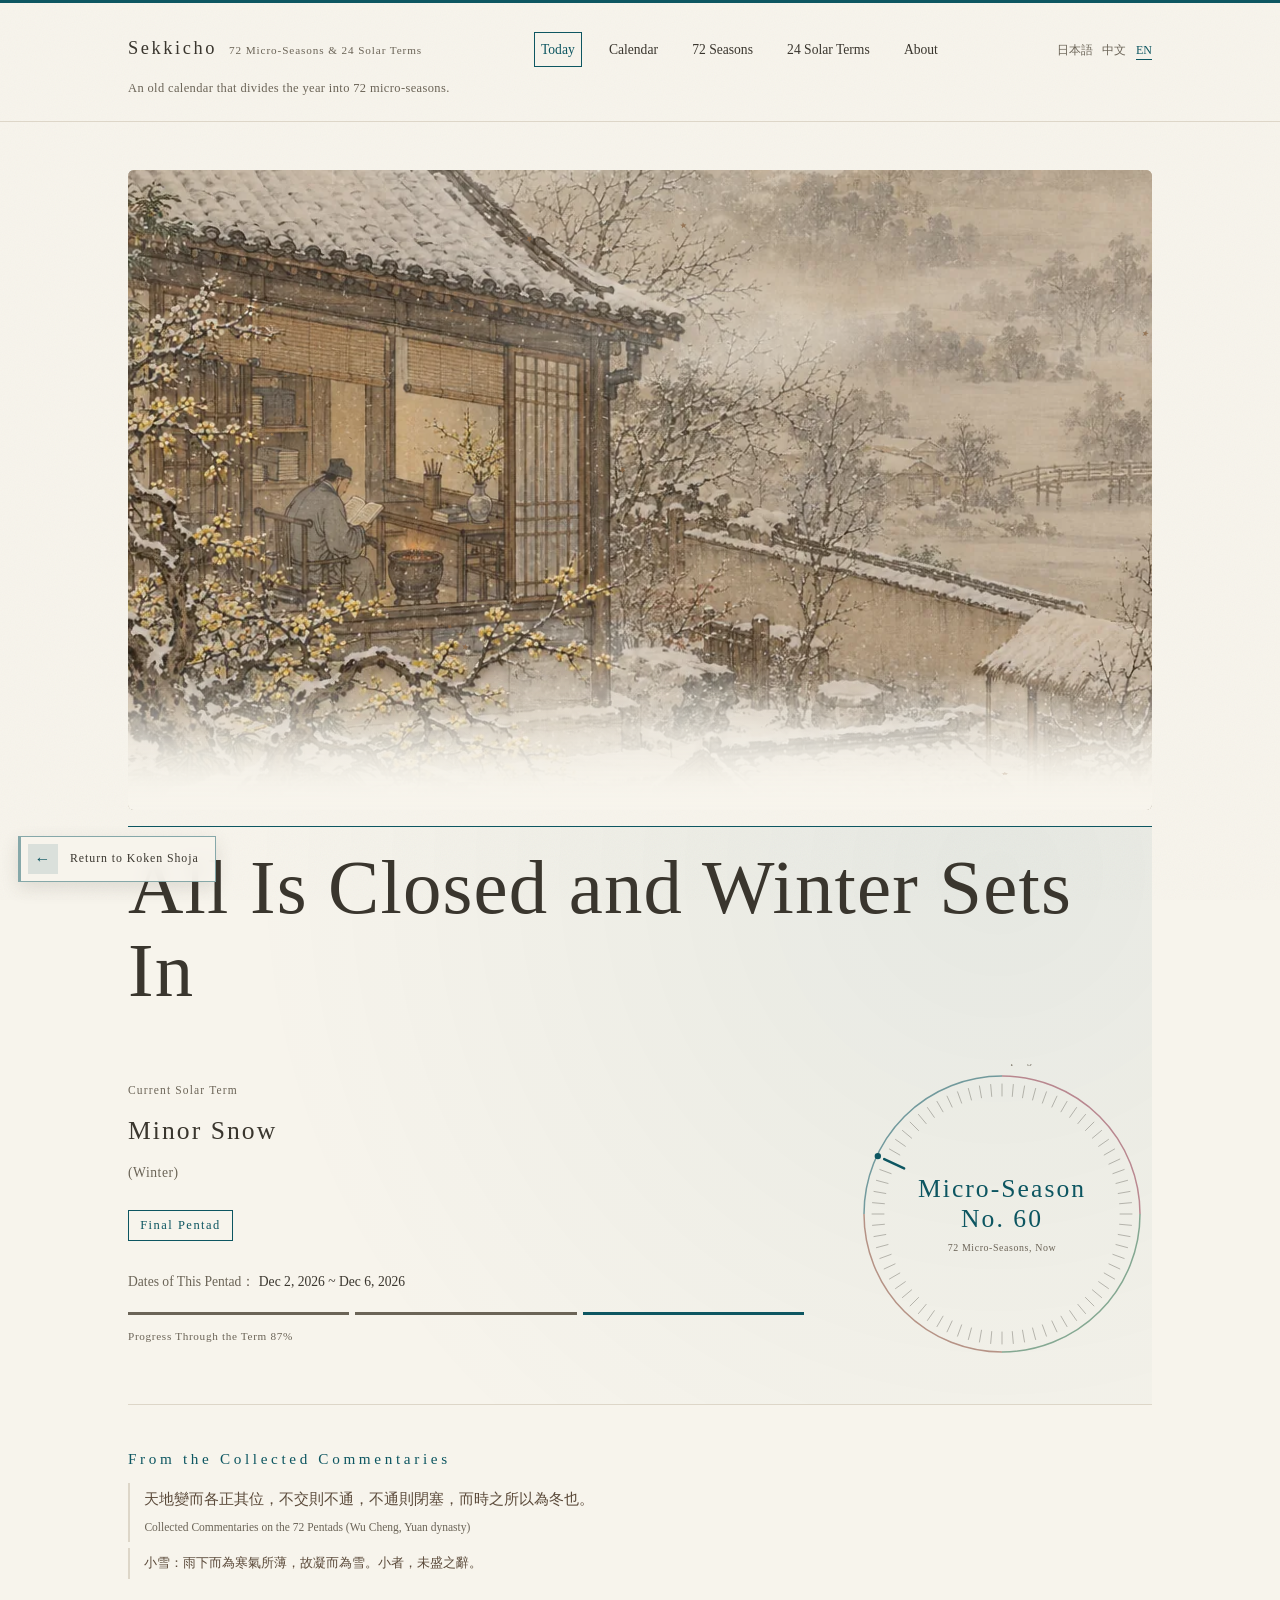
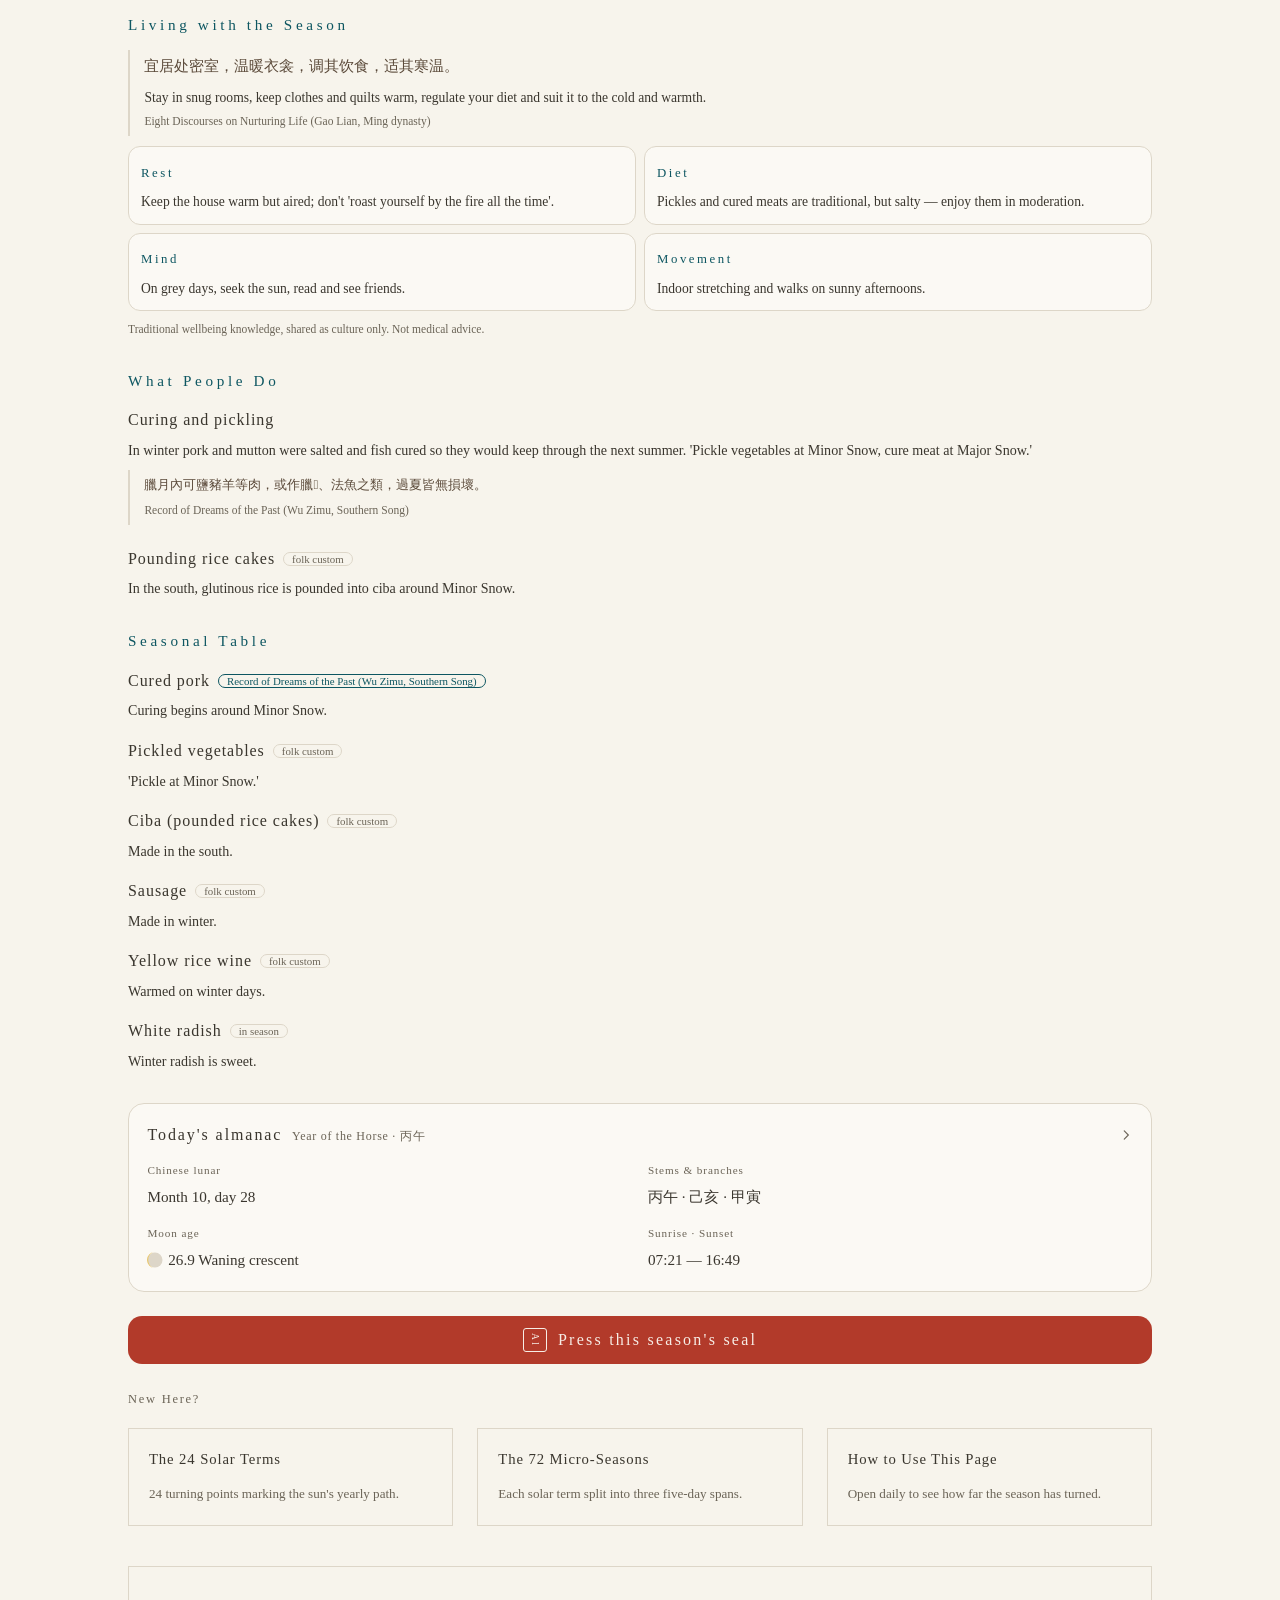
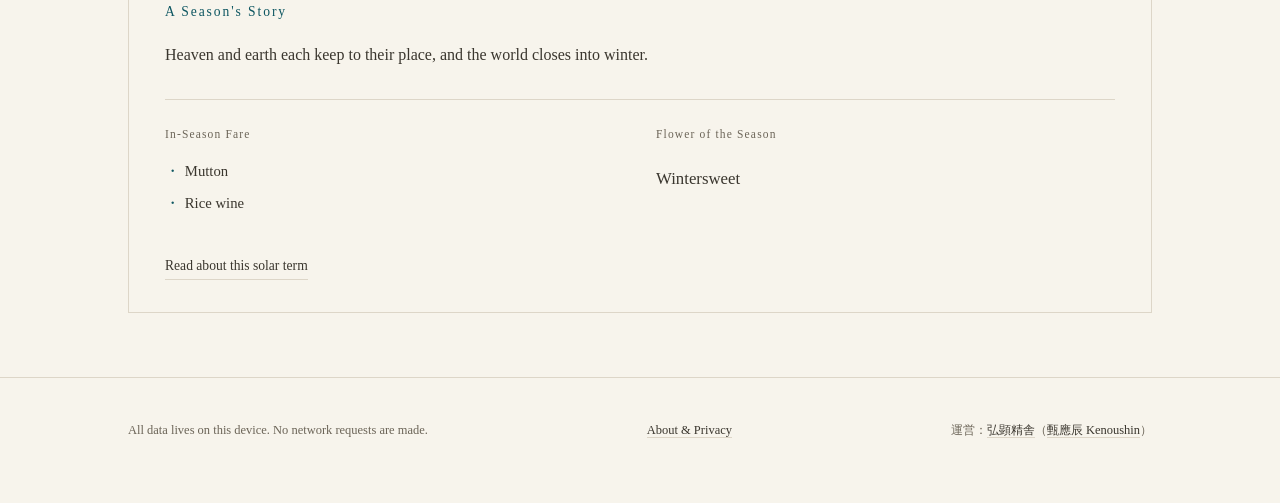
==== commit 073593dd: "v1.1: paintings redesign (今・絵巻・印帳), China edition for zh/en, calendar, title calligraphy fonts - 72 " ====
--- a/index.html
+++ b/index.html
@@ -16,7 +16,7 @@
 <link rel="manifest" href="./manifest.json">
 <meta name="theme-color" content="#F7F4EC">
 <link rel="canonical" href="https://kenoushin.com/sekkicho/">
-<link rel="stylesheet" href="./assets/css/style.css?v=12">
+<link rel="stylesheet" href="./assets/css/style.css?v=24">
 <script type="application/ld+json">
 {"@context":"https://schema.org","@type":"WebApplication","name":"節気帖","description":"一年を七十二の季節に分ける暦を、日本語・中文・Englishの三語で読む歳時記。","url":"https://kenoushin.com/sekkicho/","applicationCategory":"LifestyleApplication","operatingSystem":"Any","inLanguage":["ja","zh-Hans","en"],"isPartOf":{"@type":"WebSite","name":"弘顕精舎","url":"https://kenoushin.com/"}}
 </script>
@@ -24,7 +24,7 @@
 {"@context":"https://schema.org","@type":"WebApplication","name":"節気帖","alternateName":["せっきちょう","Sekkicho"],"url":"https://ken917-star.github.io/sekkicho/","applicationCategory":"LifestyleApplication","operatingSystem":"Web","offers":{"@type":"Offer","price":"0","priceCurrency":"JPY"},"inLanguage":["ja","zh","en"],"publisher":{"@type":"Organization","@id":"https://kenoushin.com/#organization","name":"弘顕精舎","url":"https://kenoushin.com/"},"author":{"@type":"Person","@id":"https://kenoushin.com/kenoushin/#person","name":"甄应辰","alternateName":["甄應辰","Kenoushin"],"url":"https://kenoushin.com/kenoushin/"}}
 </script>
 </head>
-<body>
+<body class="has-scene">
 <div class="season-band" aria-hidden="true"></div>
 <a class="academy-back-button" href="https://kenoushin.com/" aria-label="Return to Koken Shoja"><span class="academy-back-arrow" aria-hidden="true">←</span><span data-i18n="nav_academy">弘顕精舎へ戻る</span></a>
 <header class="site-header">
@@ -32,6 +32,7 @@
     <h1 class="site-title"><a href="./index.html" data-i18n="site_title">節気帖</a><span class="site-subtitle" data-i18n="site_subtitle">七十二候・二十四節気</span></h1>
     <nav class="site-nav" aria-label="Main">
       <a href="./index.html" aria-current="page" data-i18n="nav_today">今日</a>
+      <a href="./calendar.html" data-i18n="nav_calendar">暦</a>
       <a href="./koyomi.html" data-i18n="nav_koyomi">七十二候</a>
       <a href="./sekki.html" data-i18n="nav_sekki">二十四節気</a>
       <a href="./about.html" data-i18n="nav_about">について</a>
@@ -50,6 +51,8 @@
 <main>
   <div class="wrap">
 
+    <div id="kouScene" role="img" aria-label=""></div>
+
     <section class="today-sheet">
       <div class="kou-hero" id="kouHero" aria-hidden="false"></div>
       <div class="today-meta">
@@ -61,6 +64,7 @@
 
         <span class="kou-order-badge" id="kouOrderBadge"></span>
         <p class="kou-reading" id="kouReading"></p>
+        <p class="kou-cn-note" id="kouCnNote" hidden></p>
 
         <p class="today-dates">
           <span data-i18n="today_period">この候の期間</span>：
@@ -76,6 +80,12 @@
       </div>
       <div class="kou-wheel" id="kouWheel"></div>
     </section>
+
+    <div class="cn-extras" id="cnExtras" hidden></div>
+
+    <section class="almanac" id="todayAlmanac" aria-labelledby="almanacTitle"></section>
+
+    <div class="today-actions" id="todayActions"></div>
 
     <section class="intro-strip">
       <h2 data-i18n="intro_title">はじめての方へ</h2>
@@ -113,6 +123,8 @@
       <div id="affiliateSection"></div>
     </section>
 
+    <div id="notifySection"></div>
+
   </div>
 </main>
 
@@ -125,11 +137,23 @@
 </footer>
 
 <script src="./assets/js/data.js"></script>
+<script src="./assets/js/data-cn.js"></script>
+<script src="./assets/js/edition.js"></script>
 <script src="./assets/js/koyomi.js"></script>
-<script src="./assets/js/i18n.js?v=11"></script>
+<script src="./assets/js/i18n.js?v=14"></script>
 <script src="./assets/js/common.js"></script>
+<script src="./assets/js/kou-names.js"></script>
+<script src="./assets/js/native-shell.js"></script>
 <script src="./assets/js/wheel.js"></script>
 <script src="./assets/js/affiliate.js"></script>
+<script src="./assets/js/scene.js"></script>
+<script src="./assets/js/incho-store.js"></script>
 <script src="./assets/js/page-index.js"></script>
+<script src="./assets/js/page-today-cn.js"></script>
+<script src="./assets/js/calendar-data.js"></script>
+<script src="./assets/js/calendar-data-cn.js"></script>
+<script src="./assets/js/calendar.js?v=2"></script>
+<script src="./assets/js/page-almanac.js?v=2"></script>
+<script src="./assets/js/notify.js"></script>
 </body>
 </html>
--- a/assets/css/style.css
+++ b/assets/css/style.css
@@ -5,7 +5,11 @@
 :root {
   --bg: #F7F4EC;
   --ink: #3A362E;
-  --ink-soft: #8A8274;
+  --ink-soft: #6B6457;
+  --sun: #C73E3A;   /* 韓紅 -- Sundays and holidays */
+  --sat: #113285;   /* 紺青 -- Saturdays */
+  --card: #FBF9F4;
+  --line-soft: #EEE8DC;
   --line: #DDD6C8;
   --accent: #8A8274;
   --accent-rgb: 138,130,116;
@@ -194,9 +198,16 @@
 .site-header {
   border-bottom: 1px solid var(--line);
   padding: 1.75rem 0 1.25rem;
+  /* App on iPhone Duo inner display (portrait): the status bar runs across the
+     top, so start the header below it. env() is 0 on the web. */
+  padding-top: max(1.75rem, calc(env(safe-area-inset-top) + 0.75rem));
 }
 
 .site-header .wrap {
+  /* App on iPhone Duo: clear the status rail (top-trailing) and side insets.
+     env() is 0 on the web, where the viewport is not viewport-fit=cover. */
+  padding-left: max(1.75rem, env(safe-area-inset-left));
+  padding-right: max(1.75rem, env(safe-area-inset-right));
   display: flex;
   flex-wrap: wrap;
   align-items: baseline;
@@ -956,3 +967,574 @@
   html[lang="en"] .kou-wheel { grid-column: 1; grid-row: 2; }
   html[lang="en"] .today-meta { grid-column: 1; grid-row: 3; }
 }
+
+/* 換候のお知らせ (native app only; notify.js renders nothing on the web) */
+.notify-card {
+  border: 1px solid var(--line);
+  padding: 1.25rem 1.5rem;
+  margin-top: 1.5rem;
+}
+.notify-head {
+  display: flex;
+  align-items: center;
+  justify-content: space-between;
+  gap: 1rem;
+}
+.notify-title {
+  font-size: 0.85rem;
+  letter-spacing: 0.14em;
+  color: var(--accent);
+  margin: 0;
+  font-weight: 500;
+}
+.notify-switch {
+  font-family: var(--serif);
+  font-size: 0.85rem;
+  min-width: 4.5rem;
+  min-height: 44px;
+  padding: 0 1rem;
+  border: 1px solid var(--line);
+  background: transparent;
+  color: var(--ink-soft);
+  border-radius: 999px;
+  cursor: pointer;
+}
+.notify-switch.is-on {
+  border-color: var(--accent);
+  background: var(--accent);
+  color: var(--bg);
+}
+.notify-body,
+.notify-denied {
+  margin: 0.75rem 0 0;
+  font-size: 0.85rem;
+  color: var(--ink-soft);
+}
+.notify-denied { color: var(--ink); }
+
+/* App (Capacitor) only -- native-shell.js adds .native-shell and the system
+   navbar/tabbar replace the web chrome. Insets come from the plugin. */
+html.native-shell .season-band,
+html.native-shell .site-header,
+html.native-shell .academy-back-button,
+html.native-shell .site-footer { display: none !important; }
+html.native-shell body {
+  padding-top: var(--cap-native-navigation-top, env(safe-area-inset-top));
+  padding-bottom: calc(var(--cap-native-navigation-bottom, env(safe-area-inset-bottom)) + 24px);
+  -webkit-tap-highlight-color: transparent;
+  -webkit-user-select: none;
+  user-select: none;
+}
+html.native-shell main .lang-switch { margin: 1rem 0 1.5rem; }
+
+/* ===================================================================
+   v1.1 -- 暦 (calendar), compact 七十二候 list, 候 detail, today almanac
+   =================================================================== */
+.cal { margin-top: 0.5rem; }
+.cal-head { display: flex; align-items: center; gap: 0.25rem; margin-bottom: 0.75rem; }
+.cal-title { flex: 1; margin: 0; text-align: center; font-size: 1.15rem; font-weight: 500; letter-spacing: 0.08em; }
+.cal-nav {
+  width: 44px; height: 44px; display: inline-flex; align-items: center; justify-content: center;
+  border: none; background: transparent; color: var(--ink); border-radius: 22px; cursor: pointer;
+}
+.cal-nav:disabled { opacity: 0.25; cursor: default; }
+.cal-today-btn {
+  order: 3; height: 32px; padding: 0 0.8rem; border: 1px solid var(--line); border-radius: 16px;
+  background: var(--card); color: var(--accent); font: inherit; font-size: 0.8rem; letter-spacing: 0.08em; cursor: pointer;
+}
+.cal-grid { display: grid; grid-template-columns: repeat(7, minmax(0, 1fr)); gap: 2px; }
+.cal-wd { text-align: center; font-size: 0.72rem; color: var(--ink-soft); padding: 0.25rem 0; letter-spacing: 0.06em; }
+.cal-wd.is-sun { color: var(--sun); }
+.cal-wd.is-sat { color: var(--sat); }
+.cal-cell {
+  position: relative; min-height: 54px; padding: 6px 2px 4px; border: none; border-radius: 10px;
+  background: transparent; color: var(--ink); font: inherit; cursor: pointer;
+  display: flex; flex-direction: column; align-items: center; gap: 1px;
+}
+.cal-cell.is-empty { cursor: default; }
+.cal-d { font-size: 1rem; line-height: 1.3; font-variant-numeric: tabular-nums; }
+.cal-cell.is-sun .cal-d { color: var(--sun); }
+.cal-cell.is-sat .cal-d { color: var(--sat); }
+.cal-sub { font-size: 0.6rem; line-height: 1.2; color: var(--ink-soft); white-space: nowrap; overflow: hidden; text-overflow: ellipsis; max-width: 100%; }
+.cal-sub.is-sekki { color: var(--accent); }
+.cal-sub.is-holiday { color: var(--sun); }
+.cal-sub.is-lunar-first { color: var(--ink); }
+.cal-moon { position: absolute; top: 5px; right: 5px; line-height: 0; }
+.cal-cell.is-today .cal-d {
+  width: 1.75rem; height: 1.75rem; line-height: 1.75rem; border-radius: 50%;
+  background: var(--accent); color: #FBF9F4;
+}
+.cal-cell.is-selected { background: rgba(var(--accent-rgb), 0.1); }
+.moon .moon-dark { fill: #DDD6C8; }
+.moon .moon-lit { fill: #E8C66A; }
+.cal-detail { margin-top: 1.25rem; padding: 1.1rem 1.15rem 0.9rem; background: var(--card); border: 1px solid var(--line); border-radius: 16px; }
+.cal-detail-head { margin-bottom: 0.6rem; }
+.cal-detail-date { margin: 0; font-size: 1.2rem; letter-spacing: 0.06em; }
+.cal-detail-sub { margin: 0.1rem 0 0; font-size: 0.8rem; color: var(--ink-soft); letter-spacing: 0.08em; }
+.cal-chips { display: flex; flex-wrap: wrap; gap: 6px; margin: 0.4rem 0 0.6rem; }
+.cal-chip { font-size: 0.75rem; padding: 0.2rem 0.6rem; border-radius: 999px; background: rgba(var(--accent-rgb), 0.1); color: var(--accent); letter-spacing: 0.04em; }
+.cal-chip.is-holiday { background: rgba(199, 62, 58, 0.1); color: var(--sun); }
+.cal-chip.is-sekki { background: var(--accent); color: #FBF9F4; }
+.cal-rows { margin: 0; }
+.cal-row { display: flex; align-items: baseline; gap: 1rem; padding: 0.55rem 0; border-top: 1px solid var(--line-soft); }
+.cal-row:first-child { border-top: none; }
+.cal-row dt { flex: 0 0 6.5em; font-size: 0.78rem; color: var(--ink-soft); letter-spacing: 0.06em; }
+.cal-row dd { margin: 0; flex: 1; display: flex; align-items: center; flex-wrap: wrap; gap: 0.35rem; font-size: 0.95rem; }
+.cal-muted { color: var(--ink-soft); font-size: 0.78rem; margin-left: 0.4rem; }
+.cal-kou-link { color: var(--accent); text-decoration: none; }
+.cal-note { margin: 0.6rem 0 0; font-size: 0.7rem; color: var(--ink-soft); }
+.cal-empty { color: var(--ink-soft); }
+
+/* Today: 今日の暦 card */
+.almanac { margin: 1.5rem 0; }
+.almanac-link {
+  display: block; padding: 1rem 1.15rem; background: var(--card); border: 1px solid var(--line);
+  border-radius: 16px; color: var(--ink); text-decoration: none;
+}
+.almanac-head { display: flex; align-items: baseline; gap: 0.6rem; margin-bottom: 0.6rem; }
+.almanac-head h2 { margin: 0; font-size: 1rem; font-weight: 500; letter-spacing: 0.12em; }
+.almanac-sub { flex: 1; font-size: 0.75rem; color: var(--ink-soft); letter-spacing: 0.06em; }
+.almanac-chev { color: var(--ink-soft); align-self: center; }
+.almanac-grid { display: grid; grid-template-columns: repeat(2, minmax(0, 1fr)); gap: 0.7rem 1rem; }
+.almanac-cell { display: flex; flex-direction: column; gap: 0.1rem; }
+.almanac-label { font-size: 0.7rem; color: var(--ink-soft); letter-spacing: 0.08em; }
+.almanac-value { font-size: 0.95rem; display: flex; align-items: center; gap: 0.3rem; }
+
+/* App: compact 七十二候 list */
+.kl-season { margin: 1.6rem 0 0.2rem; font-size: 1.4rem; font-weight: 500; letter-spacing: 0.2em; }
+.kl-sekki { margin: 1rem 0.25rem 0.4rem; font-size: 0.85rem; color: var(--ink-soft); letter-spacing: 0.15em; }
+.kl-box { background: var(--card); border: 1px solid var(--line); border-radius: 14px; overflow: hidden; }
+.kl-row {
+  display: flex; align-items: center; gap: 0.85rem; min-height: 60px; padding: 0 0.9rem;
+  color: var(--ink); text-decoration: none; border-top: 1px solid var(--line-soft);
+}
+.kl-row:first-child { border-top: none; }
+.kl-row:active { background: rgba(var(--accent-rgb), 0.06); }
+.kl-row.is-today { background: rgba(var(--accent-rgb), 0.08); }
+.kl-no { width: 1.6rem; text-align: right; font-size: 0.75rem; color: var(--ink-soft); font-variant-numeric: tabular-nums; }
+.kl-name { flex: 1; display: flex; flex-direction: column; min-width: 0; }
+.kl-ja { font-size: 1.05rem; letter-spacing: 0.08em; }
+.kl-row.is-today .kl-ja { color: var(--accent); }
+.kl-reading { font-size: 0.7rem; color: var(--ink-soft); letter-spacing: 0.04em; }
+.kl-now { font-size: 0.68rem; color: #FBF9F4; padding: 0.1rem 0.5rem; border-radius: 999px; letter-spacing: 0.1em; }
+.kl-date { font-size: 0.75rem; color: var(--ink-soft); font-variant-numeric: tabular-nums; }
+.kl-chev { color: #B3AA99; }
+
+/* 候 detail */
+.kou-detail { padding-top: 0.5rem; }
+.kd-head { display: flex; justify-content: space-between; align-items: flex-start; gap: 1rem; }
+.kd-meta { display: flex; flex-direction: column; gap: 0.35rem; padding-top: 0.4rem; }
+.kd-no { margin: 0; font-size: 0.8rem; color: var(--accent); letter-spacing: 0.2em; }
+.kd-sekki { margin: 0; font-size: 0.95rem; letter-spacing: 0.12em; }
+.kd-period { margin: 0; font-size: 0.8rem; color: var(--ink-soft); }
+.kd-name { display: flex; gap: 0.6rem; }
+.kd-title { margin: 0; writing-mode: vertical-rl; font-size: 4.2rem; font-weight: 500; line-height: 1; letter-spacing: 0.08em; }
+.kd-reading { writing-mode: vertical-rl; font-size: 0.8rem; color: var(--ink-soft); letter-spacing: 0.3em; padding-top: 4rem; }
+.kd-trans { margin: 1.4rem 0 0; font-size: 0.95rem; color: var(--accent); letter-spacing: 0.04em; }
+.kd-desc { margin: 1.4rem 0; padding-top: 1.2rem; border-top: 1px solid var(--line); font-size: 0.98rem; line-height: 2; }
+.kd-cards { display: grid; grid-template-columns: repeat(2, minmax(0, 1fr)); gap: 0.6rem; }
+.kd-card { display: flex; flex-direction: column; gap: 0.3rem; padding: 0.85rem 1rem; background: var(--card); border: 1px solid var(--line); border-radius: 14px; }
+.kd-label { font-size: 0.7rem; color: var(--ink-soft); letter-spacing: 0.15em; }
+.kd-value { font-size: 1rem; letter-spacing: 0.04em; }
+.kd-pager { display: grid; grid-template-columns: repeat(2, minmax(0, 1fr)); margin-top: 1.8rem; border-top: 1px solid var(--line); }
+.kd-pager a { display: flex; flex-direction: column; gap: 0.15rem; min-height: 64px; justify-content: center; color: var(--ink); text-decoration: none; }
+.kd-pager a.is-next { align-items: flex-end; text-align: right; }
+.kd-pager-label { font-size: 0.72rem; color: var(--ink-soft); }
+.kd-pager-name { font-size: 1rem; letter-spacing: 0.06em; }
+
+/* App only: onboarding strip belongs to the web landing page. */
+html.native-shell .intro-strip { display: none; }
+
+/* App only: a tighter Today screen so the hero, the season line and the
+   今日の暦 card share the first screen. Duplicate reading and the
+   percentage bar are dropped; the wheel already shows progress. */
+html.native-shell .today-sheet {
+  gap: 1rem 1.5rem; padding-bottom: 0.5rem; margin-bottom: 0; border-bottom: none;
+}
+html.native-shell .today-meta {
+  flex: 1 1 100%; display: flex; flex-wrap: wrap; align-items: baseline; gap: 0.2rem 0.75rem;
+}
+html.native-shell .today-meta .eyebrow,
+html.native-shell .kou-reading,
+html.native-shell .progress-line,
+html.native-shell .progress-label { display: none; }
+html.native-shell .today-meta .sekki-name { margin: 0; font-size: 1.15rem; }
+html.native-shell .kou-order-badge { border: none; padding: 0; font-size: 0.9rem; }
+html.native-shell .today-dates { flex-basis: 100%; margin: 0.15rem 0 0; font-size: 0.8rem; color: var(--ink-soft); }
+html.native-shell .today-dates strong { font-weight: 400; }
+html.native-shell .almanac { margin: 0.75rem 0 1.5rem; }
+
+/* ===================================================================
+   v1.1 美工 -- living 候 scene (scene.js; 節気帖工作区/DESIGN.md)
+   Painting on top, paper and text below; the lower edge melts into --bg.
+   =================================================================== */
+.kou-scene {
+  position: relative;
+  overflow: hidden;
+  background: var(--bg);
+  aspect-ratio: 4 / 5;
+  max-height: 72vh;
+  width: calc(100% + 3.5rem);
+  margin: -0.5rem -1.75rem 0;
+  touch-action: pan-y;
+}
+.kou-scene-img,
+.kou-scene-gl,
+.kou-scene-pt {
+  position: absolute;
+  inset: 0;
+  width: 100%;
+  height: 100%;
+  display: block;
+}
+.kou-scene-img { object-fit: cover; object-position: 50% 55%; }
+.kou-scene-gl { opacity: 0; transition: opacity 0.6s ease; }
+.kou-scene.is-live .kou-scene-gl { opacity: 1; }
+.kou-scene-pt { pointer-events: none; }
+/* paper fade under the static image too (the GL path fades in-shader) */
+.kou-scene::after {
+  content: "";
+  position: absolute;
+  inset: auto 0 0 0;
+  height: 22%;
+  background: linear-gradient(to bottom, rgba(247, 244, 236, 0), var(--bg));
+  pointer-events: none;
+}
+@media (min-width: 760px) {
+  .kou-scene { aspect-ratio: 16 / 10; width: 100%; margin: 0 0 1rem; border-radius: 6px; }
+}
+/* App: the painting runs up under the transparent navigation bar. */
+html.native-shell .kou-scene {
+  margin-top: calc(-1 * var(--cap-native-navigation-top, env(safe-area-inset-top)));
+  max-height: 66vh;
+}
+html.native-shell .kou-detail { padding-top: 0; }
+.kou-detail .kou-scene { margin-bottom: 0.5rem; }
+
+/* ===================================================================
+   v1.1 美工 -- 今 / 絵巻 / 印帳 (App redesign, 2026-10-25)
+   =================================================================== */
+:root { --shu: #B23A2A; --usu: #8A8172; --hair: #D9CFBC; --daisen: #F4EFE3; }
+
+/* --- 今: the painting fills the first screen, paper peeks below --- */
+html.native-shell main .wrap { display: flex; flex-direction: column; position: relative; }
+html.native-shell #kouScene { order: 0; }
+html.native-shell .today-sheet { order: 1; }
+html.native-shell .story-card { order: 2; }
+html.native-shell .almanac { order: 3; }
+html.native-shell .today-actions { order: 4; }
+html.native-shell #notifySection { order: 5; }
+html.native-shell #kouScene.kou-scene {
+  aspect-ratio: auto;
+  max-height: none;
+  height: calc(100svh - var(--cap-native-navigation-bottom, 0px) - 64px);
+  margin-top: calc(-1 * var(--cap-native-navigation-top, env(safe-area-inset-top)));
+}
+html.native-shell #kouScene .kou-scene-img { object-position: 50% 50%; }
+/* the kou name becomes a 題簽 (title slip) pasted on the painting */
+html.native-shell .today-sheet { position: static; overflow: visible; padding: 0; margin: 0; gap: 0; }
+html.native-shell .today-sheet::before {
+  content: "";
+  position: static;
+  display: block;
+  flex: 1 1 100%;
+  height: 7px;
+  margin: 0 -1.75rem 0.9rem;
+  background:
+    radial-gradient(circle at 25% 50%, rgba(222, 190, 120, 0.55) 0 1px, transparent 1.6px) 0 0 / 9px 7px,
+    linear-gradient(var(--accent), var(--accent));
+  opacity: 0.9;
+  inset: auto;
+}
+html.native-shell .kou-hero {
+  position: absolute;
+  top: 14px;
+  right: 1.25rem;
+  z-index: 4;
+  min-height: 0;
+  padding: 0.85rem 0.45rem 0.7rem;
+  border: 1px solid #CDBF9F;
+  background: var(--daisen);
+  box-shadow: 0 6px 18px -10px rgba(40, 30, 10, 0.55), inset 0 0 0 3px var(--daisen), inset 0 0 0 4px rgba(var(--accent-rgb), 0.25);
+  font-size: 1.75rem;
+  letter-spacing: 0.16em;
+  line-height: 1.05;
+  gap: 0.4rem;
+}
+html.native-shell .kou-hero-furigana { font-size: 0.55rem; letter-spacing: 0.2em; }
+html.native-shell .kou-wheel { display: none; }
+html.native-shell .today-meta { padding: 0 0 0.25rem; }
+html.native-shell .today-meta .sekki-name { font-size: 0.95rem; letter-spacing: 0.2em; color: var(--accent); }
+html.native-shell .story-card { border: none; background: none; padding: 0; margin: 0.4rem 0 1rem; box-shadow: none; }
+html.native-shell .story-card > h2 { display: none; }
+html.native-shell .story-card .desc { font-size: 1rem; line-height: 2; margin: 0 0 0.9rem; }
+html.native-shell .story-grid { display: grid; grid-template-columns: 1fr 1fr; gap: 0; border-top: 1px solid var(--hair); border-bottom: 1px solid var(--hair); }
+html.native-shell .story-block { padding: 0.55rem 0; }
+html.native-shell .story-block + .story-block { border-left: 1px solid var(--hair); padding-left: 0.9rem; }
+html.native-shell .story-block h3 { font-size: 0.7rem; letter-spacing: 0.24em; color: var(--usu); margin: 0 0 0.2rem; }
+html.native-shell .food-list { margin: 0; padding: 0; list-style: none; display: flex; flex-wrap: wrap; gap: 0 0.6rem; }
+html.native-shell .flower-name { margin: 0; }
+html.native-shell .today-sekki-link { display: none; }
+
+/* --- seal action (Today) --- */
+.today-actions { margin: 0.5rem 0 1.5rem; }
+.today-actions .seal-press,
+.today-actions .seal-done {
+  width: 100%;
+  min-height: 48px;
+  display: flex;
+  align-items: center;
+  justify-content: center;
+  gap: 0.7rem;
+  border-radius: 14px;
+  font-family: var(--serif);
+  font-size: 1rem;
+  letter-spacing: 0.14em;
+  text-decoration: none;
+  cursor: pointer;
+}
+.today-actions .seal-press { border: none; background: var(--shu); color: #F7EDE6; }
+.today-actions .seal-done { border: 1px solid var(--hair); color: var(--ink); background: transparent; }
+.today-actions .seal-mark {
+  width: 1.5rem; height: 1.5rem;
+  display: grid; place-items: center;
+  writing-mode: vertical-rl;
+  font-size: 0.6rem; line-height: 1;
+  border-radius: 3px;
+}
+.seal-press .seal-mark { border: 1.5px solid #F7EDE6; }
+.seal-done .seal-mark { background: var(--shu); color: #F7EDE6; transform: rotate(-5deg); }
+.today-actions.is-stamping .seal-mark { animation: seal-stamp 0.6s cubic-bezier(.2,.9,.3,1.3); }
+@keyframes seal-stamp { 0% { transform: scale(2.4) rotate(-12deg); opacity: 0; } 60% { transform: scale(0.92) rotate(-4deg); opacity: 1; } 100% { transform: scale(1) rotate(-5deg); } }
+.seal-press:focus-visible, .seal-done:focus-visible { outline: 2px solid var(--ink-soft); outline-offset: 2px; }
+
+/* --- 絵巻 --- */
+.ek-head { display: flex; justify-content: space-between; align-items: baseline; gap: 1rem; margin: 0.5rem 0 0.8rem; flex-wrap: wrap; }
+.ek-title { margin: 0; font-weight: 500; font-size: 1.8rem; letter-spacing: 0.16em; }
+.ek-seasons { display: flex; gap: 0.4rem; }
+.ek-seasons button {
+  font-family: var(--serif); font-size: 0.9rem; min-width: 2.6rem; min-height: 34px; padding: 0 0.7rem;
+  border: 1px solid var(--hair); border-radius: 999px; background: transparent; color: var(--ink-soft); cursor: pointer;
+}
+.ek-seasons button[aria-pressed="true"] { background: var(--acc); border-color: var(--acc); color: #F4EFE3; }
+/* 绘卷 v2 (10-26): endless ring driven by page-emaki.js -- panels are
+   absolutely placed and moved with transforms, so no native overflow. */
+.ek-stage {
+  position: relative; overflow: hidden; height: calc(min(60vh, 520px) + 22px);
+  touch-action: pan-y; cursor: grab; outline: none;
+  background: linear-gradient(180deg, transparent, color-mix(in srgb, var(--ek-wash, #854836) 7%, transparent) 40%, transparent);
+  transition: background 1.2s ease;
+}
+.ek-stage.is-dragging { cursor: grabbing; }
+.ek-stage:focus-visible { outline: 2px solid var(--ink-soft); outline-offset: -2px; }
+.ek-track { position: absolute; inset: 0; }
+.ek-panel, .ek-join {
+  position: absolute; left: 0; top: 0; bottom: 0; display: flex; flex-direction: column;
+  color: var(--ink); text-decoration: none; will-change: transform; -webkit-user-drag: none;
+}
+.ek-sk {
+  flex: none; height: 22px; box-sizing: border-box; margin: 0; font-size: 0.85rem; font-weight: 500; letter-spacing: 0.22em; color: var(--acc);
+  white-space: nowrap; padding-left: 0.4rem; line-height: 1.1;
+}
+.ek-panel.is-first .ek-sk { border-left: 1px solid var(--acc); }
+.ek-frame {
+  position: relative; flex: 1; display: block; overflow: hidden;
+  border-top: 3px solid #5B4A3A; border-bottom: 3px solid #5B4A3A; background: #E9E1CF;
+}
+.ek-panel + .ek-panel .ek-frame, .ek-panel .ek-frame { border-left: 1px solid rgba(91, 74, 58, 0.25); }
+.ek-panel.is-first .ek-frame { border-left-color: rgba(91, 74, 58, 0.5); }
+.ek-frame img { position: absolute; left: 0; top: 0; height: 100%; max-width: none; display: block; will-change: transform; pointer-events: none; user-select: none; -webkit-user-select: none; }
+.ek-shade { position: absolute; inset: 0; background: #2B241C; opacity: 0; pointer-events: none; }
+.ek-name {
+  position: absolute; left: 50%; bottom: 0.5rem; transform: translateX(-50%); z-index: 1;
+  writing-mode: vertical-rl; font-size: 0.8rem; letter-spacing: 0.14em; line-height: 1.2;
+  background: rgba(244, 239, 227, 0.88); padding: 0.4rem 0.15rem; border-radius: 2px;
+}
+html[lang="en"] .ek-name { writing-mode: horizontal-tb; white-space: nowrap; font-size: 0.65rem; letter-spacing: 0.02em; padding: 0.15rem 0.4rem; max-width: 92%; overflow: hidden; text-overflow: ellipsis; }
+.ek-seal {
+  position: absolute; top: 0.5rem; right: 0.5rem; width: 1.6rem; height: 1.6rem; z-index: 1;
+  display: grid; place-items: center; writing-mode: vertical-rl; font-size: 0.6rem; line-height: 1;
+  background: var(--shu); color: #F7EDE6; border-radius: 3px; transform: rotate(-5deg);
+}
+html[lang="en"] .ek-seal { writing-mode: horizontal-tb; width: auto; padding: 0 0.3rem; }
+.ek-panel:focus-visible { outline: 2px solid var(--ink); outline-offset: -4px; }
+/* 継ぎ目: where 大寒 rolls on into 立春 */
+.ek-join .ek-frame {
+  display: flex; flex-direction: column; align-items: center; justify-content: center; gap: 1rem;
+  background: linear-gradient(90deg, #E4DAC3, #F3ECDD 45%, #F3ECDD 55%, #E4DAC3); border-left: 1px solid rgba(91, 74, 58, 0.5);
+}
+.ek-join-text { writing-mode: vertical-rl; font-size: 0.95rem; letter-spacing: 0.4em; color: #5B4A3A; white-space: nowrap; }
+html[lang="en"] .ek-join-text { font-size: 0.7rem; letter-spacing: 0.18em; text-transform: uppercase; }
+.ek-join-seal {
+  display: grid; place-items: center; width: 1.7rem; height: 1.7rem; font-size: 0.9rem; border-radius: 3px;
+  border: 1.5px solid var(--shu); color: var(--shu); transform: rotate(-6deg);
+  transition: background 0.5s ease, color 0.5s ease, transform 0.6s cubic-bezier(.2,.9,.3,1.3), box-shadow 0.8s ease;
+}
+.ek-join.is-lit .ek-join-seal { background: var(--shu); color: #F7EDE6; transform: rotate(-6deg) scale(1.15); box-shadow: 0 0 18px rgba(199, 62, 58, 0.45); }
+
+/* year slider */
+.ek-year {
+  position: relative; height: 44px; margin: 0.4rem 0 1rem; touch-action: none; cursor: pointer; outline: none;
+}
+.ek-year::before {
+  content: ""; position: absolute; left: 0; right: 0; top: 21px; height: 3px; border-radius: 2px;
+  background: linear-gradient(90deg, #C99AA3 0 25%, #8DAA8E 25% 50%, #C49A7A 50% 75%, #8FA9B3 75%);
+}
+.ek-year:focus-visible::before { box-shadow: 0 0 0 2px var(--ink-soft); }
+.ek-year b {
+  position: absolute; top: 12px; width: 20px; height: 20px; margin-left: -10px; border-radius: 50%;
+  background: var(--bg); border: 2px solid var(--ink-soft); box-shadow: 0 1px 4px rgba(43, 36, 28, 0.18);
+  transition: transform 0.2s ease;
+}
+.ek-year.is-active b { transform: scale(1.25); border-color: var(--ink); }
+.ek-year-now { position: absolute; top: 17px; width: 2px; height: 11px; margin-left: -1px; background: var(--shu); border-radius: 1px; }
+.ek-year-now::after { content: ""; position: absolute; left: -2px; top: -6px; width: 6px; height: 6px; border-radius: 50%; background: var(--shu); }
+.ek-bubble {
+  position: absolute; bottom: 40px; transform: translateX(-50%) translateY(6px); white-space: nowrap; pointer-events: none;
+  font-size: 0.8rem; letter-spacing: 0.08em; padding: 0.3rem 0.7rem; border-radius: 999px;
+  background: rgba(43, 36, 28, 0.86); color: #F4EFE3; opacity: 0; transition: opacity 0.2s ease, transform 0.2s ease;
+}
+.ek-year.is-active .ek-bubble { opacity: 1; transform: translateX(-50%) translateY(0); }
+
+/* App: the page is exactly one screen -- head, scroll, year bar -- and the
+   year bar sits above the native tab bar instead of under it. */
+html.native-shell body.emaki-page { height: 100svh; overflow: hidden; padding-bottom: var(--cap-native-navigation-bottom, env(safe-area-inset-bottom)); box-sizing: border-box; }
+html.native-shell body.emaki-page main { display: flex; flex-direction: column; height: 100%; margin: 0; padding: 0; }
+html.native-shell body.emaki-page main > .wrap { align-self: stretch; width: 100%; box-sizing: border-box; }
+html.native-shell body.emaki-page .ek-head { margin-top: 0.2rem; }
+html.native-shell body.emaki-page .ek-stage { flex: 1; height: auto; min-height: 200px; }
+html.native-shell body.emaki-page .ek-foot { flex: none; align-self: stretch; width: 100%; box-sizing: border-box; }
+.ek-foot .ek-year { width: 100%; align-self: stretch; box-sizing: border-box; }
+html.native-shell body.emaki-page .ek-year { margin: 0.5rem 0 1rem; }
+html.ek-reduce .ek-join-seal, html.ek-reduce .ek-bubble, html.ek-reduce .ek-stage { transition: none; }
+
+/* --- 印帳 --- */
+.ic-head { display: flex; justify-content: space-between; align-items: baseline; margin: 0.5rem 0 0.3rem; }
+.ic-title { margin: 0; font-weight: 500; font-size: 1.8rem; letter-spacing: 0.16em; }
+.ic-count { font-size: 0.95rem; color: var(--shu); font-variant-numeric: tabular-nums; letter-spacing: 0.06em; }
+.ic-lede { margin: 0 0 1rem; font-size: 0.85rem; line-height: 1.9; color: var(--ink-soft); }
+.ic-last { display: flex; gap: 0.8rem; align-items: center; border: 1px solid var(--hair); border-radius: 14px; padding: 0.5rem; color: var(--ink); text-decoration: none; margin-bottom: 1.2rem; }
+.ic-last img { width: 3rem; height: 4.2rem; object-fit: cover; border-radius: 4px; }
+.ic-last span { display: flex; flex-direction: column; gap: 0.1rem; }
+.ic-last small { font-size: 0.7rem; color: var(--usu); letter-spacing: 0.16em; }
+.ic-last b { font-weight: 500; font-size: 1.05rem; letter-spacing: 0.12em; }
+.ic-last em { font-style: normal; font-size: 0.75rem; color: var(--usu); font-variant-numeric: tabular-nums; }
+.ic-empty { margin: 0 0 1.2rem; font-size: 0.85rem; color: var(--usu); }
+.ic-season h2 { margin: 0 0 0.5rem; font-size: 0.85rem; font-weight: 500; letter-spacing: 0.3em; color: var(--acc); border-bottom: 1px solid var(--hair); padding-bottom: 0.25rem; }
+.ic-season { margin-bottom: 1.2rem; }
+.ic-grid { display: grid; grid-template-columns: repeat(6, minmax(0, 1fr)); gap: 0.5rem; }
+.ic-seal {
+  aspect-ratio: 1; display: grid; place-items: center; writing-mode: vertical-rl;
+  font-size: 0.68rem; line-height: 1.05; letter-spacing: 0.02em; border-radius: 4px; text-decoration: none; overflow: hidden;
+}
+.ic-seal.is-got { background: var(--shu); color: #F7EDE6; transform: rotate(var(--r, 0deg)); box-shadow: inset 0 0 0 2px rgba(247, 237, 230, 0.35); }
+.ic-seal.is-now { border: 1.5px solid var(--shu); color: var(--shu); }
+.ic-seal.is-wait { border: 1px dashed #CFC5B2; color: #BDB29E; }
+.ic-seal:focus-visible { outline: 2px solid var(--ink); outline-offset: 2px; }
+@media (min-width: 760px) { .ic-grid { grid-template-columns: repeat(9, minmax(0, 1fr)); } }
+@media (prefers-reduced-motion: reduce) { .today-actions.is-stamping .seal-mark { animation: none; } }
+.about-credit { margin: 2rem 0 0; font-size: 0.85rem; letter-spacing: 0.2em; color: var(--ink-soft); text-align: right; }
+/* pages that open on a painting: no gap above it */
+html.native-shell body.has-scene main { padding-top: 0; }
+html.native-shell .sekki-sub { display: none; }
+html.native-shell .today-meta .sekki-name .sekki-sub { display: none; }
+.kou-cn-note { flex-basis: 100%; margin: 0.1rem 0 0; font-size: 0.78rem; color: var(--ink-soft); letter-spacing: 0.04em; }
+.kd-trans.kd-cn { font-size: 0.82rem; color: var(--ink-soft); }
+
+/* --- 今: paper rises over a painting that stays put (2026-10-25) --- */
+html.native-shell #kouScene.kou-scene { position: sticky; top: 0; z-index: 0; }
+html.native-shell #kouScene .kou-scene-img,
+html.native-shell #kouScene .kou-scene-gl,
+html.native-shell #kouScene .kou-scene-pt { transform: scale(calc(1 + var(--cover, 0) * 0.06)); transform-origin: 50% 40%; }
+html.native-shell #kouScene::before {
+  content: ""; position: absolute; inset: 0; z-index: 3; pointer-events: none;
+  background: rgb(30, 24, 16); opacity: calc(var(--cover, 0) * 0.28);
+}
+html.native-shell #kouScene::after { height: 10%; z-index: 3; }
+html.native-shell #kouScene .kou-hero { top: calc(var(--cap-native-navigation-top, 59px) + 14px); z-index: 5; transition: opacity 0.1s linear; }
+html.native-shell .today-sheet::before { display: none; }
+.today-paper {
+  position: relative; z-index: 2;
+  margin: -56px -1.75rem 0; padding: 28px 1.75rem 8px;
+  background: var(--bg);
+  border-radius: 24px 24px 0 0;
+  box-shadow: 0 -14px 34px -22px rgba(40, 30, 10, 0.55);
+  display: flex; flex-direction: column;
+}
+.today-paper::before {
+  content: ""; position: absolute; top: 10px; left: 50%;
+  width: 38px; height: 4px; margin-left: -19px; border-radius: 2px; background: var(--hair);
+}
+@media (prefers-reduced-motion: reduce) {
+  html.native-shell #kouScene .kou-scene-img, html.native-shell #kouScene .kou-scene-gl, html.native-shell #kouScene .kou-scene-pt { transform: none; }
+}
+
+/* --- 今: the painting alone until the user scrolls (2026-10-25) --- */
+html.native-shell #kouScene.kou-scene { height: 100svh; }
+html.native-shell #kouScene::after { display: none; }          /* no fade: the painting stays whole */
+html.native-shell .today-paper { margin-top: 0; }                /* paper starts below the fold */
+html.native-shell #kouScene.is-still .kou-scene-img,
+html.native-shell #kouScene.is-still .kou-scene-gl,
+html.native-shell #kouScene.is-still .kou-scene-pt { transform: none; }
+html.native-shell #kouScene.is-still::before { opacity: 0; }
+.scene-hint {
+  position: absolute; left: 50%; bottom: calc(env(safe-area-inset-bottom, 0px) + 14px); z-index: 4;
+  width: 36px; height: 4px; margin-left: -18px; border-radius: 2px;
+  background: rgba(255, 255, 255, 0.85); box-shadow: 0 0 6px rgba(40, 30, 10, 0.35);
+  animation: hint-bob 1.6s ease-in-out 1.2s 2;
+  transition: opacity 0.4s ease;
+}
+.scene-hint.is-gone { opacity: 0; }
+html:not(.native-shell) .scene-hint { display: none; }
+@keyframes hint-bob { 0%, 100% { transform: translateY(0); } 50% { transform: translateY(-8px); } }
+@media (prefers-reduced-motion: reduce) { .scene-hint { animation: none; } }
+
+/* --- 今: smoother hand-off between the painting and the paper (2026-10-25) --- */
+/* fixed bottom room: the tab bar sliding in/out must not resize the page mid-scroll */
+html.native-shell body.has-scene { padding-bottom: calc(env(safe-area-inset-bottom, 0px) + 110px); }
+/* two resting places: the painting alone, or the paper fully risen */
+html.native-shell.has-today-scene { scroll-snap-type: y proximity; }
+html.native-shell.has-today-scene #kouScene { scroll-snap-align: start; }
+html.native-shell.has-today-scene .today-paper { scroll-snap-align: start; scroll-margin-top: var(--cap-native-navigation-top, 59px); }
+.scene-hint { animation: none; opacity: 1; transition: opacity 0.5s ease 0.15s; }
+.scene-hint.is-gone { opacity: 0; transition-delay: 0s; }
+.scene-hint.is-bob { animation: hint-bob 1.6s ease-in-out 0.6s 2; }
+@media (prefers-reduced-motion: reduce) { .scene-hint.is-bob { animation: none; } }
+
+/* --- 中国版：今日页附加内容 (2026-10-26) --- */
+.cn-extras { display: flex; flex-direction: column; gap: 1.6rem; margin: 0.5rem 0 1.8rem; }
+.cx-h { margin: 0 0 0.6rem; font-size: 0.95rem; font-weight: 500; letter-spacing: 0.24em; color: var(--accent); }
+.cx-q { margin: 0.4rem 0; padding: 0.2rem 0 0.2rem 0.9rem; border-left: 2px solid var(--line); font-size: 0.92rem; line-height: 1.9; color: #5B4A3A; }
+.cx-q cite { display: block; font-style: normal; font-size: 0.72rem; color: var(--ink-soft); margin-top: 0.15rem; }
+.cx-q-s { font-size: 0.82rem; }
+.cx-en { display: block; font-size: 0.85rem; color: var(--ink); margin-top: 0.3rem; line-height: 1.7; }
+.cx-grid { display: grid; grid-template-columns: repeat(2, minmax(0, 1fr)); gap: 0.5rem; margin-top: 0.6rem; }
+.cx-cell { background: var(--card); border: 1px solid var(--line); border-radius: 12px; padding: 0.6rem 0.75rem; }
+.cx-cell b { font-weight: 500; font-size: 0.8rem; letter-spacing: 0.2em; color: var(--accent); }
+.cx-cell p { margin: 0.2rem 0 0; font-size: 0.85rem; line-height: 1.75; }
+.cx-note { font-size: 0.72rem; color: var(--ink-soft); margin: 0.5rem 0 0; }
+.cx-list, .cx-eat { list-style: none; margin: 0; padding: 0; display: flex; flex-direction: column; gap: 0.75rem; }
+.cx-list b, .cx-eat b { font-weight: 500; letter-spacing: 0.06em; }
+.cx-list p, .cx-eat p { margin: 0.15rem 0 0; font-size: 0.88rem; line-height: 1.8; }
+.cx-tag { font-size: 0.68rem; border: 1px solid var(--line); border-radius: 999px; padding: 0 0.5rem; margin-left: 0.5rem; color: var(--ink-soft); vertical-align: 1px; }
+.cx-tag.is-book { border-color: var(--accent); color: var(--accent); }
+@media (max-width: 380px) { .cx-grid { grid-template-columns: 1fr; } }
+
+/* 10-28: English title sign in the App -- horizontal names are long
+   ("Leaves Turn Yellow and Fall"), so wrap inside a bounded label instead
+   of running off the left edge. */
+html.native-shell[lang="en"] .kou-hero {
+  writing-mode: horizontal-tb; width: auto; max-width: min(64vw, 22rem); white-space: normal; text-align: left;
+  font-size: 1.2rem; letter-spacing: 0.03em; line-height: 1.3; padding: 0.6rem 0.8rem;
+}
+html.native-shell[lang="en"] .kou-hero-furigana { letter-spacing: 0.08em; }
+
+/* 10-29: 候名题签用书法字体(OFL,只含候名用字的子集,随包离线)。
+   日本版=佑字・肃 Yuji Syuku;中国版=马善政楷书 Ma Shan Zheng;
+   两者缺的生僻字(睍鱖雊鴽鵙鹖鴠)取霞鹜文楷字形直接并入各自子集(若用 CSS 回退字体,WebKit 竖排会左右错位)。英文界面不变。 */
+@font-face { font-family: "SekkiTitleJP"; src: url("../fonts/title-jp.woff") format("woff"); font-display: block; }
+@font-face { font-family: "SekkiTitleCN"; src: url("../fonts/title-cn.woff") format("woff"); font-display: block; }
+:root { --title-font: "SekkiTitleJP", var(--serif); }
+html[data-edition="cn"] { --title-font: "SekkiTitleCN", var(--serif); }
+html .kou-hero, html .kd-title { font-family: var(--title-font); font-weight: 400; }
+html .kou-hero-furigana { font-family: var(--serif); }
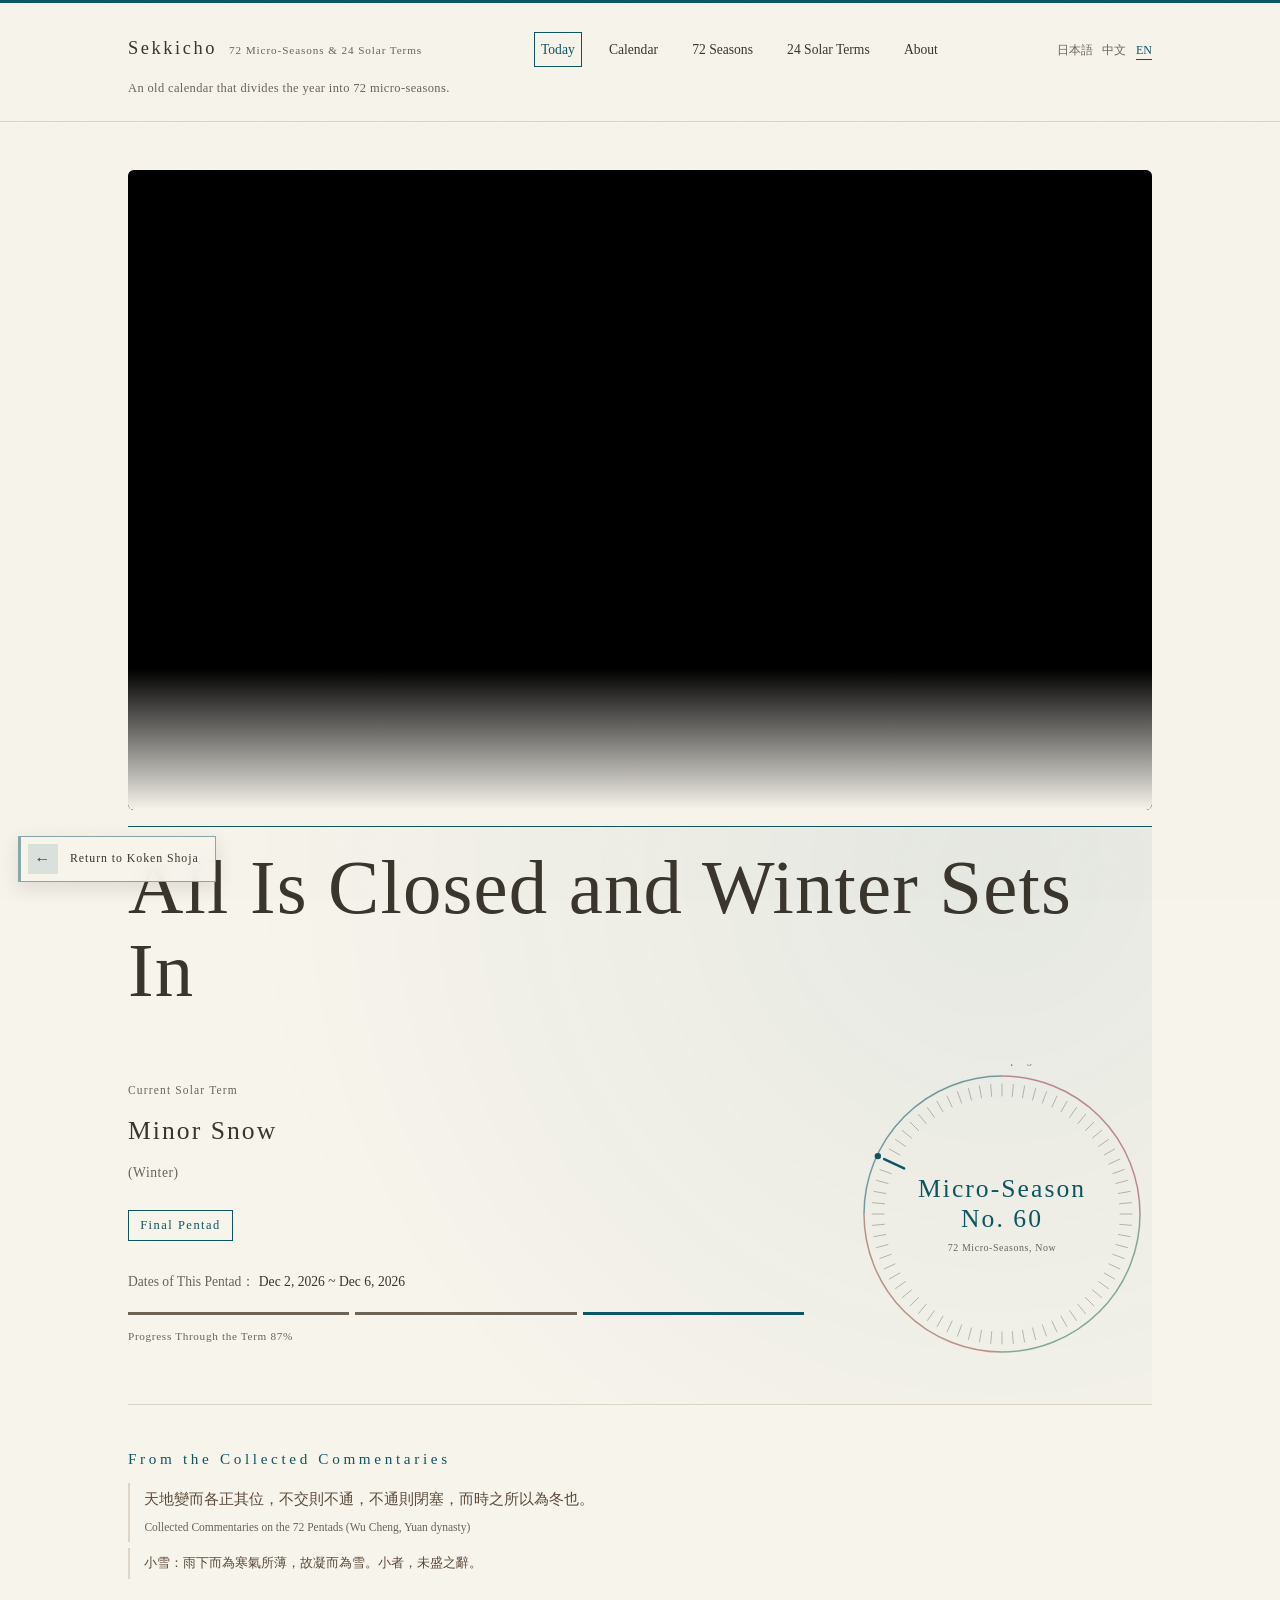
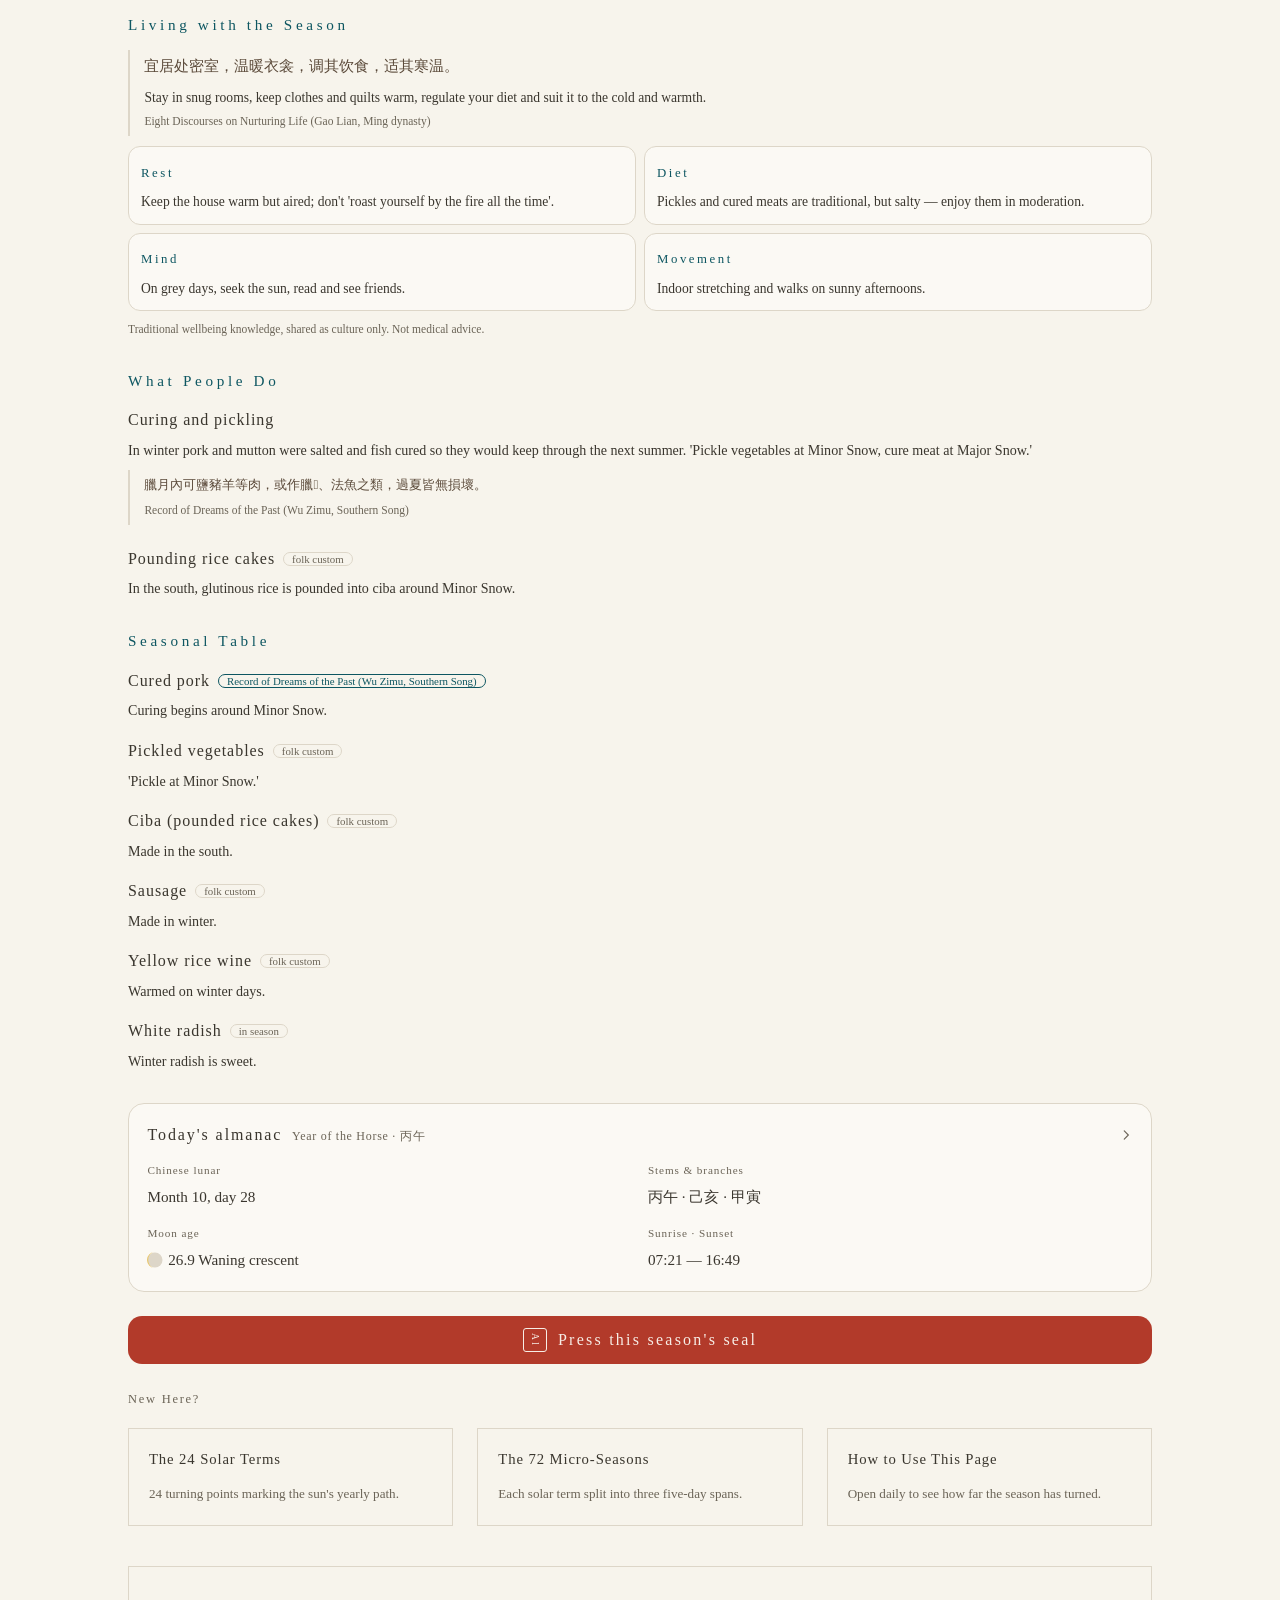
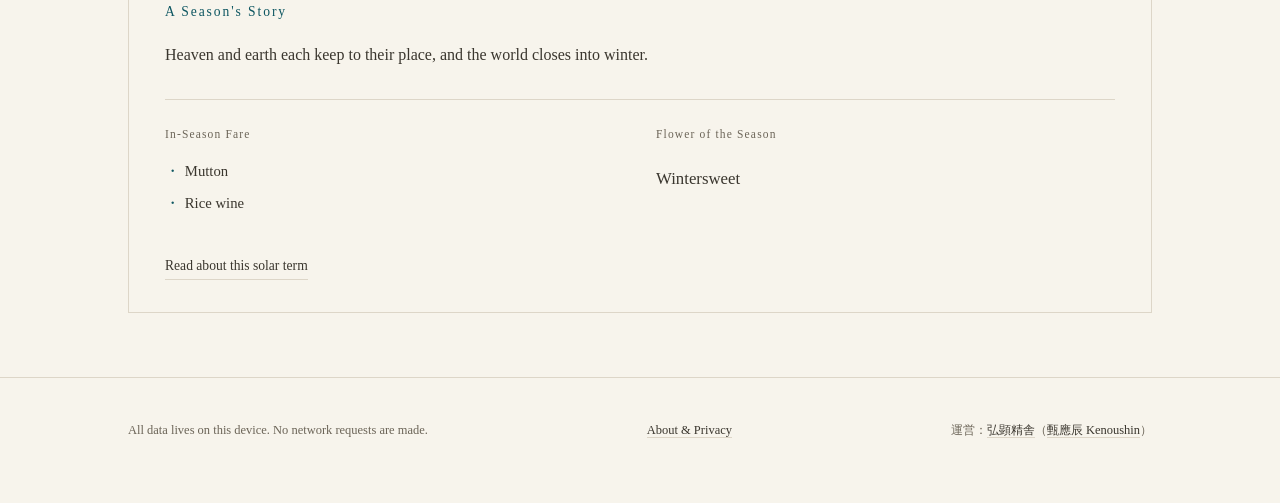
==== commit 53c05772: "Indexing: per-language URLs (?lang=), per-page canonical + hreflang on kenoushin.com, 312-URL sitema" ====
--- a/index.html
+++ b/index.html
@@ -11,11 +11,11 @@
 <meta property="og:url" content="https://kenoushin.com/sekkicho/">
 <meta property="og:image" content="https://kenoushin.com/sekkicho/assets/og.png">
 <meta name="twitter:card" content="summary_large_image">
-<link rel="icon" type="image/svg+xml" href="data:image/svg+xml,%3Csvg xmlns='http://www.w3.org/2000/svg' viewBox='0 0 512 512'%3E%3Crect width='512' height='512' fill='%23F7F4EC'/%3E%3Ccircle cx='256' cy='256' r='168' fill='none' stroke='%233A362E' stroke-width='28' stroke-linecap='round' stroke-dasharray='980 75'/%3E%3C/svg%3E">
-<link rel="apple-touch-icon" href="./assets/icons/icon.svg">
+<link rel="icon" type="image/png" sizes="32x32" href="./assets/icons/favicon-32.png">
+<link rel="icon" type="image/png" sizes="48x48" href="./assets/icons/favicon-48.png">
+<link rel="apple-touch-icon" href="./assets/icons/apple-touch-icon.png">
 <link rel="manifest" href="./manifest.json">
 <meta name="theme-color" content="#F7F4EC">
-<link rel="canonical" href="https://kenoushin.com/sekkicho/">
 <link rel="stylesheet" href="./assets/css/style.css?v=24">
 <script type="application/ld+json">
 {"@context":"https://schema.org","@type":"WebApplication","name":"節気帖","description":"一年を七十二の季節に分ける暦を、日本語・中文・Englishの三語で読む歳時記。","url":"https://kenoushin.com/sekkicho/","applicationCategory":"LifestyleApplication","operatingSystem":"Any","inLanguage":["ja","zh-Hans","en"],"isPartOf":{"@type":"WebSite","name":"弘顕精舎","url":"https://kenoushin.com/"}}
